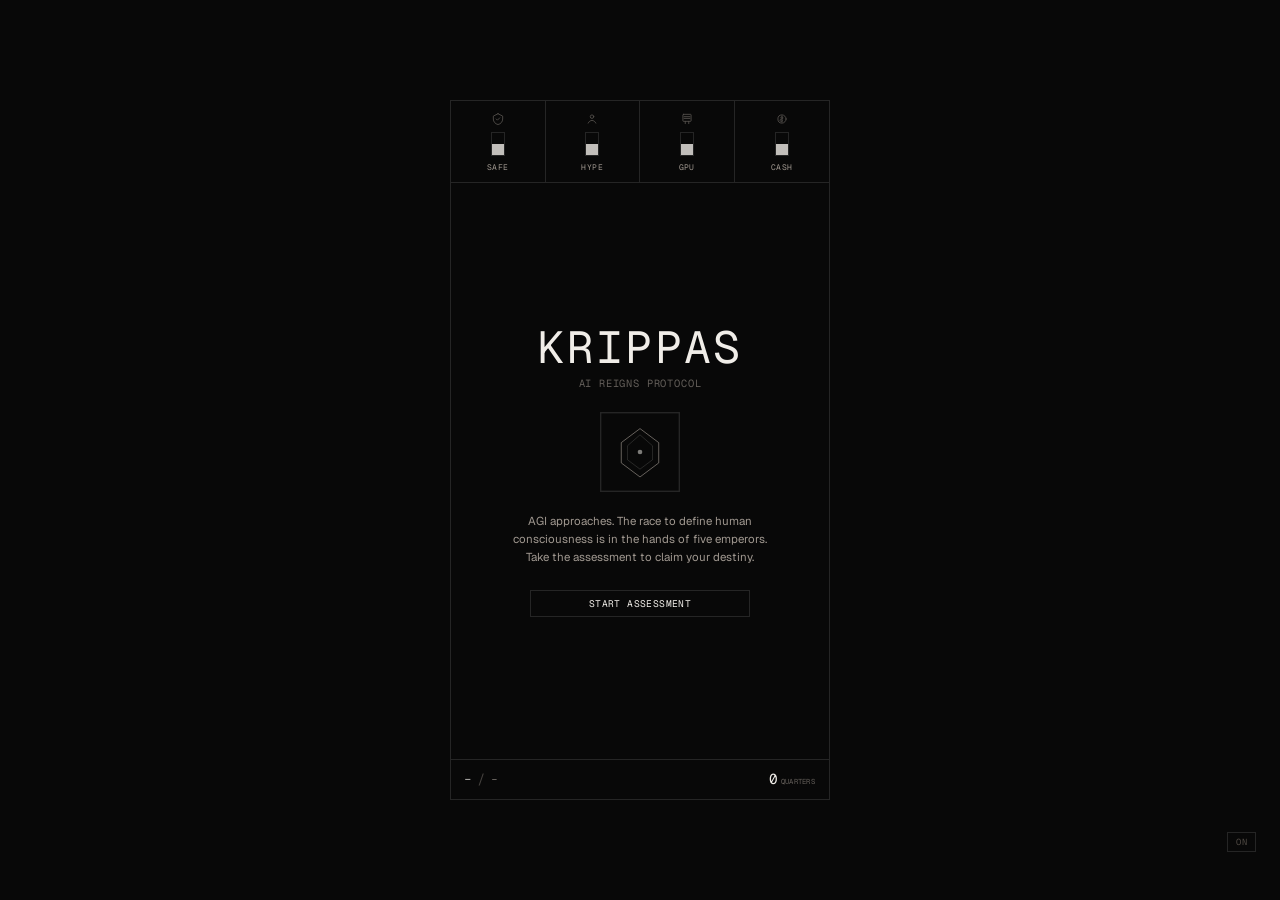
==== index.html @ 1f1ac62d "Add OG meta tags for link preview + pixel-style OG image generator" ====
<!DOCTYPE html>
<html lang="en">
<head>
  <meta charset="UTF-8">
  <meta name="viewport" content="width=device-width, initial-scale=1.0, maximum-scale=1.0, user-scalable=no, viewport-fit=cover">
  <title>KRIPPAS — AI REIGNS PROTOCOL</title>
  <meta name="description" content="A Reigns-style deep narrative branching game where you become Elon Musk, Sam Altman, Dario Amodei, Demis Hassabis, or Zhipu AI founder. Make critical choices to balance tech, safety, hype, and money.">

  <!-- Open Graph / Link Preview -->
  <!-- ⚠️ Gotta host the OG image somewhere and update the URLs below!
       Use the og-image-generator.html tool to make it with your photo. -->
  <meta property="og:title" content="KRIPPAS — AI REIGNS PROTOCOL">
  <meta property="og:description" content="Branching narrative game. Choose your AI emperor. Balance tech, safety, hype & money.">
  <meta property="og:type" content="website">
  <meta property="og:url" content="https://ky2renzzz.github.io/krippas/">
  <meta property="og:site_name" content="KRIPPAS">
  <meta property="og:locale" content="en_US">
  <meta property="og:image" content="og-image.png">
  <meta property="og:image:width" content="1200">
  <meta property="og:image:height" content="630">
  <meta property="og:image:alt" content="KRIPPAS — AI REIGNS PROTOCOL">
  <meta name="twitter:card" content="summary_large_image">
  <meta name="twitter:title" content="KRIPPAS — AI REIGNS PROTOCOL">
  <meta name="twitter:description" content="Branching narrative game. Choose your AI emperor.">
  <meta name="twitter:image" content="og-image.png">
  <link rel="preconnect" href="https://fonts.googleapis.com">
  <link rel="preconnect" href="https://fonts.gstatic.com" crossorigin>
  <link href="https://fonts.googleapis.com/css2?family=Geist:wght@100..900&family=Geist+Mono:wght@100..900&display=swap" rel="stylesheet">
  <link rel="stylesheet" href="style.css">
</head>
<body>

  <!-- Ambient dynamic background landscape scene -->
  <div class="bg-scene" id="bg-scene"></div>

  <!-- Game Container -->
  <div class="game-container">
    


    <!-- Center Viewport (The interactive terminal-like layout) -->
    <div class="viewport" id="game-viewport">
      
      <!-- Top header status indicators — rack LED style -->
      <div class="stats-header">
        <div class="stat-indicator" id="stat-safety" title="Safety & Alignment">
          <span class="change-dot"></span>
          <span class="icon" aria-hidden="true">
            <svg viewBox="0 0 24 24" class="stat-svg" fill="none" stroke="currentColor" stroke-width="1.5" stroke-linecap="round" stroke-linejoin="round">
              <path d="M12 3L4 7v5c0 4.5 3.2 8.5 8 9.5 4.8-1 8-5 8-9.5V7l-8-4z"/>
              <path d="M9 12l2 2 4-4"/>
            </svg>
          </span>
          <div class="bar-track">
            <div class="bar-container"><div class="bar-fill" style="height: 50%;"></div></div>

          </div>
          <span class="stat-label">SAFE</span>
        </div>

        <div class="stat-indicator" id="stat-hype" title="Hype & Public Relations">
          <span class="change-dot"></span>
          <span class="icon" aria-hidden="true">
            <svg viewBox="0 0 24 24" class="stat-svg" fill="none" stroke="currentColor" stroke-width="1.5" stroke-linecap="round" stroke-linejoin="round">
              <circle cx="12" cy="8" r="3"/>
              <path d="M5.5 19c1.4-3 3.7-4.5 6.5-4.5s5.1 1.5 6.5 4.5"/>
            </svg>
          </span>
          <div class="bar-track">
            <div class="bar-container"><div class="bar-fill" style="height: 50%;"></div></div>

          </div>
          <span class="stat-label">HYPE</span>
        </div>

        <div class="stat-indicator" id="stat-compute" title="Compute & Scale">
          <span class="change-dot"></span>
          <span class="icon" aria-hidden="true">
            <svg viewBox="0 0 24 24" class="stat-svg" fill="none" stroke="currentColor" stroke-width="1.5" stroke-linecap="round" stroke-linejoin="round">
              <rect x="5" y="4" width="14" height="12" rx="1"/>
              <path d="M9 16v4M15 16v4"/>
              <path d="M7 8h10M7 11h10"/>
            </svg>
          </span>
          <div class="bar-track">
            <div class="bar-container"><div class="bar-fill" style="height: 50%;"></div></div>

          </div>
          <span class="stat-label">GPU</span>
        </div>

        <div class="stat-indicator" id="stat-capital" title="Capital & Valuation">
          <span class="change-dot"></span>
          <span class="icon" aria-hidden="true">
            <svg viewBox="0 0 24 24" class="stat-svg" fill="none" stroke="currentColor" stroke-width="1.5" stroke-linecap="round" stroke-linejoin="round">
              <circle cx="12" cy="12" r="7"/>
              <path d="M12 7v10M9.5 9.5c.7-1 2.8-1.4 3.8-.3.8.9.3 2-1.1 2.5l-2.4.8c-1.4.5-1.8 1.7-1 2.7 1 1.2 3.2.9 4.1-.2"/>
            </svg>
          </span>
          <div class="bar-track">
            <div class="bar-container"><div class="bar-fill" style="height: 50%;"></div></div>

          </div>
          <span class="stat-label">CASH</span>
        </div>
      </div>

      <!-- Center Deck Area -->
      <div class="deck-area">
        
        <!-- Welcome Screen — terminal boot sequence feel -->
        <div id="screen-welcome" class="screen active">
          <div class="brand">
            <h1>KRIPPAS</h1>
            <p class="subtitle">AI REIGNS PROTOCOL</p>
          </div>
          
          <div class="intro-art">
            <svg viewBox="0 0 100 100" style="width:100%; height:100%;">
              <rect x="0" y="0" width="100" height="100" fill="#080808"/>
              <rect x="0" y="0" width="100" height="100" fill="none" stroke="#252525" stroke-width="1"/>
              <polygon points="50,20 74,38 74,64 50,82 26,64 26,38" fill="none" stroke="#A09890" stroke-width="0.8"/>
              <polygon points="50,28 66,42 66,60 50,72 34,60 34,42" fill="none" stroke="#F0EDE8" stroke-width="0.6" opacity="0.3"/>
              <circle cx="50" cy="50" r="3" fill="#F0EDE8" opacity="0.5"/>
            </svg>
          </div>

          <p class="flavor-text">
            AGI approaches. The race to define human consciousness is in the hands of five emperors. Take the assessment to claim your destiny.
          </p>
          
          <button id="btn-start-quiz" class="btn btn-filled">START ASSESSMENT</button>
        </div>

        <!-- Quiz Screen — diagnostic mode -->
        <div id="screen-quiz" class="screen">
          <div class="quiz-progress-bar">
            <div class="progress-fill" id="quiz-progress" style="width: 0%;"></div>
          </div>
          <h3 class="quiz-title">ALIGNMENT</h3>
          <div class="quiz-question-container">
            <p id="quiz-question-text"></p>
          </div>
          <div class="quiz-options">
            <button id="quiz-opt-left" class="btn quiz-btn"></button>
            <button id="quiz-opt-right" class="btn quiz-btn"></button>
          </div>
        </div>

        <!-- Assignment / Character Reveal Screen -->
        <div id="screen-reveal" class="screen">

          <div class="reveal-portrait-container" id="reveal-portrait">
            <!-- Dynamic character SVG here -->
          </div>
          <h2 id="reveal-name"></h2>
          <p id="reveal-role" class="reveal-role-tag"></p>
          <p id="reveal-description"></p>
          <button id="btn-start-game" class="btn btn-filled">ENTER PROTOCOL</button>
        </div>

        <!-- Gameplay Screen — terminal interaction -->
        <div id="screen-game" class="screen">
          <div class="dialogue-box">
            <div class="dialogue-speaker" id="speaker-name"></div>
            <p id="dialogue-text"></p>
          </div>

          <div class="card-wrapper" id="card-wrapper">
            <div class="reigns-card" id="main-card">
              <div class="choice-stamp left" id="stamp-left">
                <span class="stamp-dir">&#9664;</span>
                <span class="stamp-text" id="indicator-left"></span>
              </div>
              <div class="choice-stamp right" id="stamp-right">
                <span class="stamp-dir">&#9654;</span>
                <span class="stamp-text" id="indicator-right"></span>
              </div>
              <div class="card-art" id="card-portrait"></div>
              <div class="card-label">
                <span id="card-speaker-label"></span>
              </div>
            </div>
          </div>

          <div class="swipe-hint" id="swipe-hint">&lt; &mdash; &gt;</div>
        </div>

        <!-- Game Over Screen — system crash -->
        <div id="screen-gameover" class="screen">
          <h2 class="gameover-title">OFFLINE</h2>
          <div class="gameover-art" id="gameover-portrait">
            <!-- Dead/Shutdown SVG -->
          </div>
          <p id="gameover-text"></p>
          <button id="btn-restart" class="btn btn-filled">REBOOT PROTOCOL</button>
        </div>

      </div>

      <!-- Bottom HUD status -->
      <div class="hud-footer">
        <div class="player-identity">
          <span id="hud-player-name">—</span>
          <span class="separator">/</span>
          <span id="hud-player-role">—</span>
        </div>
        <div class="time-in-power">
          <span id="hud-time-val">0</span>
          <span id="hud-time-unit">QUARTERS</span>
        </div>
      </div>

    </div>

    <!-- Right panel: Objectives and controls -->
    <div class="side-panel right-panel">
      <div class="noise-content">
        <div class="objectives-checklist" id="objectives-checklist">
          <!-- Generated objectives based on character -->
        </div>
      </div>
      <div class="audio-control">
        <button id="btn-toggle-sound">ON</button>
      </div>
    </div>

  </div>

  <script src="data.js"></script>
  <script src="story.js"></script>
  <script src="backgrounds.js"></script>
  <script src="app.js"></script>
</body>
</html>
---- style.css ----
/* ============================================================
   KRIPPAS — Portfolio Dark Theme (ky2renzzz)
   Design tokens mirror portfolio-site dark mode exactly.
   Geist Sans + Geist Mono. Minimal. 1px borders.
============================================================ */

/* --- Design Tokens (matches portfolio-site dark mode) --- */
:root {
  --background:     #080808;
  --foreground:     #F0EDE8;
  --secondary-bg:   #0F0F0F;
  --surface:        #161616;
  --border:         #252525;
  --border-strong:  #F0EDE8;
  --text-primary:   #F0EDE8;
  --text-secondary: #A09890;
  --text-dim:       #504A44;
  --accent:         #F0EDE8;
  --accent-line:    #F0EDE8;

  --font-sans: 'Geist', ui-sans-serif, system-ui, -apple-system, BlinkMacSystemFont, "Segoe UI", Roboto, sans-serif;
  --font-mono: 'Geist Mono', ui-monospace, SFMono-Regular, 'IBM Plex Mono', 'Roboto Mono', Menlo, Monaco, Consolas, monospace;

  --transition-speed: 0.4s;
  --transition-timing: cubic-bezier(0.4, 0, 0.2, 1);

  --vp-w:  380px;
  --vp-h:  700px;
  --card-w: 290px;
  --card-h: 316px;

  /* JS theme fallbacks */
  --bg-color:     #080808;
  --panel-bg:     #080808;
  --card-border:  #252525;
  --text-dark:    #F0EDE8;
  --sky-color:    #080808;
  --c-ink-soft:   #A09890;
  --c-accent:     #F0EDE8;
  --c-sky-mid:    #080808;
}

/* --- Reset --- */
*, *::before, *::after { box-sizing: border-box; margin: 0; padding: 0; }
html, body { width: 100%; height: 100%; }

::selection { background: var(--text-primary); color: var(--background); }

::-webkit-scrollbar { width: 3px; }
::-webkit-scrollbar-track { background: transparent; }
::-webkit-scrollbar-thumb { background: var(--border); border-radius: 2px; }

body {
  background: var(--background);
  color: var(--text-secondary);
  font-family: var(--font-sans);
  font-weight: 400;
  font-size: 14px;
  -webkit-font-smoothing: antialiased;
  -moz-osx-font-smoothing: grayscale;
  line-height: 1.6;
  display: flex;
  justify-content: center;
  align-items: center;
  overflow: hidden;
  height: 100vh; height: 100dvh;
  touch-action: manipulation;
  -webkit-tap-highlight-color: transparent;
  overscroll-behavior: none;
  transition: background var(--transition-speed) var(--transition-timing), color var(--transition-speed) var(--transition-timing);
}

/* --- Background --- */
.bg-scene {
  position: fixed; inset: 0; z-index: 1;
  background: var(--background);
  overflow: hidden;
  transition: background 1.4s ease;
}

/* --- Layout --- */
.game-container {
  display: flex;
  position: relative; z-index: 10;
  width: 100%; height: 100%;
  justify-content: center; align-items: center;
}

/* --- Side Panels — ambient terminal noise --- */
.side-panel {
  position: absolute;
  bottom: 48px;
  width: 200px;
  font-family: var(--font-mono);
  font-size: 0.65rem;
  color: var(--text-dim);
  pointer-events: none;
  user-select: none;
}

.side-panel .noise-content {
  opacity: 0.85;
  color: var(--text-secondary);
}

.side-panel .noise-content {
  opacity: 0.7;
  color: var(--text-secondary);
}

.side-panel .audio-control {
  pointer-events: auto;
  margin-top: -4px;
}

.right-panel { right: 24px; text-align: right; display: flex; flex-direction: column; align-items: flex-end; gap: 10px; }

.audio-control button {
  background: transparent;
  border: 1px solid var(--border);
  color: var(--text-dim);
  padding: 3px 8px;
  cursor: pointer;
  pointer-events: auto;
  font-family: var(--font-mono);
  font-size: 0.55rem;
  letter-spacing: 0.04em;
  text-transform: uppercase;
  transition: all 0.2s ease;
}

.audio-control button:hover { border-color: var(--text-primary); color: var(--text-primary); }

.objectives-checklist {
  display: flex; flex-direction: column; gap: 4px;
}

.obj-item {
  display: flex; align-items: flex-start; gap: 4px;
  font-family: var(--font-mono);
  font-size: 0.52rem;
  line-height: 1.25;
  color: var(--text-dim);
  justify-content: flex-end;
}

.obj-checkbox {
  width: 4px; height: 4px;
  border: 1px solid var(--text-dim);
  display: inline-block;
  flex-shrink: 0;
  margin-top: 2px;
  transition: all 0.2s;
}

.obj-checkbox.checked { background: var(--text-dim); border-color: var(--text-dim); }

/* --- Viewport --- */
.viewport {
  width: var(--vp-w); height: var(--vp-h);
  max-height: 100dvh;
  background: var(--background);
  border: 1px solid var(--border);
  display: flex; flex-direction: column;
  position: relative;
  overflow: hidden;
  transition: background var(--transition-speed) var(--transition-timing), border-color var(--transition-speed) var(--transition-timing);
}

/* --- Stats Header --- */
.stats-header {
  display: grid;
  grid-template-columns: repeat(4, 1fr);
  border-bottom: 1px solid var(--border);
  flex-shrink: 0;
  position: relative; z-index: 10;
}

.stat-indicator {
  display: flex;
  flex-direction: column;
  align-items: center;
  padding: 10px 4px 8px;
  gap: 5px;
  position: relative;
  min-height: 72px;
  border-right: 1px solid var(--border);
  transition: background 0.2s;
}

.stat-indicator:last-child { border-right: none; }

.stat-indicator .icon {
  width: 16px; height: 16px;
  display: flex; align-items: center; justify-content: center;
  color: var(--text-secondary);
  opacity: 0.5;
}

.stat-svg { width: 14px; height: 14px; display: block; }

/* Minimal thin bar */
.bar-track {
  display: flex; align-items: center; gap: 2px;
}

.bar-container {
  width: 14px; height: 24px;
  background: transparent;
  border: 1px solid var(--border);
  position: relative;
  display: flex; align-items: flex-end;
  overflow: hidden;
}

.bar-fill {
  width: 100%;
  background: var(--text-primary);
  transition: height 0.4s ease;
  min-height: 0;
  opacity: 0.8;
}

.stat-label {
  font-family: var(--font-mono);
  font-size: 0.5rem;
  letter-spacing: 0.06em;
  color: var(--text-secondary);
  text-transform: uppercase;
  transition: color 0.3s;
}

/* Live change indicator */
.change-dot {
  width: 3px; height: 3px;
  background: var(--text-primary);
  position: absolute;
  top: 4px; right: 4px;
  opacity: 0; transform: scale(0);
  transition: transform 0.15s, opacity 0.15s;
}

.change-dot.active { opacity: 1; transform: scale(1); }

/* Danger state */
.stat-indicator.danger { background: rgba(160, 152, 144, 0.03); }
.stat-indicator.danger .bar-fill { background: var(--text-secondary); }
.stat-indicator.danger .icon,
.stat-indicator.danger .stat-label { color: var(--text-secondary); opacity: 0.7; }

/* -- Deck Area --- */
.deck-area {
  flex: 1;
  position: relative;
  display: flex;
  justify-content: center;
  align-items: center;
  overflow: hidden;
}

.screen {
  position: absolute; inset: 0;
  display: flex; flex-direction: column;
  justify-content: center; align-items: center;
  opacity: 0; pointer-events: none;
  transition: opacity 0.3s ease;
  padding: 20px 24px;
  text-align: center;
}

.screen.active { opacity: 1; pointer-events: auto; }

#screen-game {
  justify-content: flex-start;
  padding: 10px 14px 6px;
  overflow-x: hidden; overflow-y: auto;
  -webkit-overflow-scrolling: touch;
}

/* -- Welcome Screen --- */
.brand { margin-bottom: 20px; }

.brand h1 {
  font-family: var(--font-mono);
  font-size: 2.8rem;
  font-weight: 400;
  color: var(--text-primary);
  letter-spacing: 0.05em;
  line-height: 1;
  margin-bottom: 6px;
  text-transform: uppercase;
}

.brand .subtitle {
  font-family: var(--font-mono);
  font-size: 0.65rem;
  letter-spacing: 0.08em;
  color: var(--text-secondary);
  text-transform: uppercase;
  opacity: 0.6;
}

.intro-art {
  width: 80px;
  height: 80px;
  margin: 0 auto 20px;
  border: 1px solid var(--border);
  display: flex;
  align-items: center;
  justify-content: center;
  background: var(--background);
}

.flavor-text {
  font-family: var(--font-sans);
  font-size: 0.72rem;
  line-height: 1.55;
  color: var(--text-secondary);
  max-width: 260px;
  margin-bottom: 24px;
}

/* -- Buttons -- */
.btn {
  font-family: var(--font-mono);
  font-size: 0.6rem;
  letter-spacing: 0.04em;
  text-transform: uppercase;
  padding: 6px 12px;
  cursor: pointer;
  width: 100%;
  max-width: 220px;
  transition: all 0.2s ease;
}

.btn-filled {
  background: transparent;
  color: var(--text-primary);
  border: 1px solid var(--border);
}

.btn-filled:hover {
  border-color: var(--text-primary);
  color: var(--text-primary);
}

.btn-filled:active {
  background: var(--border);
}

/* -- Quiz Screen --- */
.quiz-progress-bar {
  width: 88%;
  height: 1px;
  background: var(--border);
  margin-bottom: 18px;
}

.progress-fill {
  height: 100%;
  background: var(--text-primary);
  transition: width 0.3s ease;
  opacity: 0.5;
}

.quiz-title {
  font-family: var(--font-mono);
  font-size: 0.6rem;
  letter-spacing: 0.05em;
  text-transform: uppercase;
  color: var(--text-secondary);
  margin-bottom: 16px;
  opacity: 0.6;
}

.quiz-question-container {
  min-height: 76px;
  display: flex; align-items: center; justify-content: center;
  margin-bottom: 22px;
  padding: 0 10px;
}

.quiz-question-container p {
  font-family: var(--font-sans);
  font-size: 0.78rem;
  line-height: 1.5;
  color: var(--text-primary);
}

.quiz-options {
  display: flex; flex-direction: column; gap: 8px;
  width: 100%; align-items: center;
}

.quiz-btn {
  font-family: var(--font-mono);
  font-size: 0.55rem;
  padding: 8px 12px;
  letter-spacing: 0.04em;
  background: transparent;
  border: 1px solid var(--border);
  color: var(--text-secondary);
  text-transform: uppercase;
}

.quiz-btn:hover {
  border-color: var(--text-primary);
  color: var(--text-primary);
}

/* -- Reveal Screen --- */
#screen-reveal h3 {
  font-family: var(--font-mono);
  font-size: 0.55rem;
  letter-spacing: 0.05em;
  color: var(--text-secondary);
  text-transform: uppercase;
  opacity: 0.5;
  margin-bottom: 14px;
}

.reveal-portrait-container {
  width: 100px;
  height: 100px;
  border: 1px solid var(--border);
  margin-bottom: 14px;
  overflow: hidden;
  background: var(--background);
}

.reveal-portrait-container svg {
  transform: scaleX(1.08);
}



#reveal-name {
  font-family: var(--font-mono);
  font-size: 1.1rem;
  letter-spacing: 0.04em;
  color: var(--text-primary);
  margin-bottom: 3px;
  text-transform: uppercase;
}

.reveal-role-tag {
  font-family: var(--font-mono);
  font-size: 0.5rem;
  letter-spacing: 0.06em;
  text-transform: uppercase;
  color: var(--text-secondary);
  margin-bottom: 12px;
}

#reveal-description {
  font-family: var(--font-sans);
  font-size: 0.68rem;
  line-height: 1.5;
  color: var(--text-secondary);
  max-width: 250px;
  margin-bottom: 20px;
}

/* -- Gameplay Screen --- */
.dialogue-box {
  width: 100%;
  padding: 10px 12px;
  border: 1px solid var(--border);
  background: var(--background);
  margin-bottom: 36px;
  flex-shrink: 0;
  transition: background var(--transition-speed) var(--transition-timing);
}

.dialogue-speaker {
  font-family: var(--font-mono);
  font-size: 0.55rem;
  letter-spacing: 0.04em;
  text-transform: uppercase;
  color: var(--text-primary);
  margin-bottom: 5px;
  opacity: 0.7;
}

.dialogue-box p {
  font-family: var(--font-sans);
  font-size: 0.75rem;
  line-height: 1.48;
  color: var(--text-secondary);
  max-height: 76px;
  overflow-y: auto;
  padding-right: 2px;
}

/* -- Card --- */
.card-wrapper {
  position: relative;
  width: min(var(--card-w), 88vw);
  height: var(--card-h);
  cursor: grab; touch-action: none;
  flex-shrink: 0;
  margin-bottom: 6px;
}

.card-wrapper:active { cursor: grabbing; }

.reigns-card {
  position: absolute; inset: 0;
  background: var(--background);
  border: 1px solid var(--border);
  display: flex; flex-direction: column;
  overflow: visible;
  user-select: none; -webkit-user-select: none;
  transform-origin: 50% 88%;
  transition: transform 0.3s ease, opacity 0.2s ease;
  will-change: transform, opacity;
}

.reigns-card.dragging { transition: none; }

.reigns-card.lean-left { background: rgba(37, 37, 37, 0.3); }
.reigns-card.lean-right { background: rgba(37, 37, 37, 0.3); }

/* -- Choice Stamps --- */
.choice-stamp {
  position: absolute;
  top: 10px;
  z-index: 5;
  max-width: 52%;
  padding: 3px 7px;
  border: 1px solid var(--text-primary);
  background: var(--background);
  color: var(--text-primary);
  opacity: 0;
  pointer-events: none;
  display: flex;
  align-items: center;
  gap: 4px;
  transform: scale(0.9);
  transition: opacity 0.08s, transform 0.08s;
}

.choice-stamp.left  { left: 10px; transform-origin: left center; }
.choice-stamp.right { right: 10px; transform-origin: right center; flex-direction: row-reverse; }
.choice-stamp.visible { opacity: 1; transform: scale(1); }

.stamp-dir  { font-family: var(--font-mono); font-size: 0.6rem; line-height: 1.2; flex-shrink: 0; }
.stamp-text { font-family: var(--font-mono); font-size: 0.5rem; line-height: 1.25; letter-spacing: 0.04em; }

/* -- Card Art --- */
.card-art {
  flex: 1;
  display: flex;
  justify-content: center;
  align-items: center;
  position: relative;
  overflow: hidden;
  transition: background var(--transition-speed) var(--transition-timing);
}

.card-art svg { width: 100%; height: 100%; display: block; transform: scaleX(1.08); }

/* -- Card Label --- */
.card-label {
  padding: 5px 10px;
  border-top: 1px solid var(--border);
  text-align: center;
}

.card-label span {
  font-family: var(--font-mono);
  font-size: 0.5rem;
  letter-spacing: 0.05em;
  text-transform: uppercase;
  color: var(--text-secondary);
  opacity: 0.6;
}

/* -- Swipe Hint --- */
.swipe-hint {
  font-family: var(--font-mono);
  font-size: 0.42rem;
  letter-spacing: 0.07em;
  text-transform: uppercase;
  color: var(--text-secondary);
  text-align: center;
  flex-shrink: 0;
  pointer-events: none;
  transition: opacity 0.3s;
  opacity: 0.3;
}

.swipe-hint.hidden { opacity: 0; }

/* -- Footer HUD --- */
.hud-footer {
  display: flex;
  justify-content: space-between;
  align-items: center;
  padding: 8px 14px;
  border-top: 1px solid var(--border);
  flex-shrink: 0;
  transition: background var(--transition-speed) var(--transition-timing);
  position: relative; z-index: 10;
}

.player-identity {
  display: flex; align-items: center; gap: 4px;
  overflow: hidden;
}

.hud-prefix {
  font-family: var(--font-mono);
  font-size: 0.45rem;
  letter-spacing: 0.04em;
  color: var(--text-secondary);
  text-transform: uppercase;
  opacity: 0.4;
}

#hud-player-name {
  font-family: var(--font-mono);
  font-size: 0.58rem;
  letter-spacing: 0.04em;
  text-transform: uppercase;
  color: var(--text-primary);
}

.player-identity .separator {
  margin: 0 3px;
  color: var(--text-secondary);
  opacity: 0.4;
}

#hud-player-role {
  font-family: var(--font-mono);
  font-size: 0.5rem;
  letter-spacing: 0.04em;
  color: var(--text-secondary);
}

.time-in-power {
  display: flex; align-items: baseline; gap: 3px;
}

#hud-time-val {
  font-family: var(--font-mono);
  font-size: 0.9rem;
  color: var(--text-primary);
}

#hud-time-unit {
  font-family: var(--font-mono);
  font-size: 0.45rem;
  letter-spacing: 0.04em;
  color: var(--text-secondary);
  text-transform: uppercase;
  opacity: 0.6;
}

/* -- Game Over --- */
.gameover-title {
  font-family: var(--font-mono);
  font-size: 0.9rem;
  letter-spacing: 0.06em;
  text-transform: uppercase;
  color: var(--text-primary);
  margin-bottom: 18px;
  opacity: 0.8;
}

.gameover-art {
  width: 90px; height: 90px;
  border: 1px solid var(--border);
  margin-bottom: 16px;
  overflow: hidden;
  background: var(--background);
}

.gameover-art svg {
  transform: scaleX(1.08);
}



#gameover-text {
  font-family: var(--font-sans);
  font-size: 0.72rem;
  line-height: 1.5;
  color: var(--text-secondary);
  max-width: 250px;
  margin-bottom: 22px;
}

/* -- Badge --- */
.badge {
  background: transparent;
  border: 1px solid var(--border);
  color: var(--text-primary);
  font-family: var(--font-mono);
  font-size: 0.5rem;
  letter-spacing: 0.06em;
  text-transform: uppercase;
  padding: 1px 5px;
  display: inline-block;
}

/* -- Mobile & Tablet --- */
@media (max-width: 1024px) {
  .side-panel { display: none; }
}

@media (max-width: 860px) {
  body { align-items: stretch; justify-content: stretch; }
  .game-container { width: 100%; height: 100%; }
  .viewport { width: 100%; height: 100%; max-height: none; border-left: none; border-right: none; }
  .stats-header { padding-top: max(8px, env(safe-area-inset-top)); }
  .stat-indicator { min-height: 60px; padding: 8px 3px 6px; }
  .stat-indicator .icon { width: 14px; height: 14px; }
  .stat-svg { width: 12px; height: 12px; }
  .bar-container { width: 12px; height: 20px; }
  .stat-label { font-size: 0.45rem; }
  #screen-game { padding: 8px 10px 6px; }
  .dialogue-box { margin-bottom: 20px; padding: 8px 10px; }
  .dialogue-box p { font-size: 0.72rem; max-height: 68px; }
  .dialogue-speaker { font-size: 0.5rem; }
  .card-wrapper { width: min(300px, 90vw); height: clamp(200px, 38vh, 300px); }
  .swipe-hint { font-size: 0.38rem; }
  .hud-footer { padding: 6px 10px; padding-bottom: max(10px, env(safe-area-inset-bottom)); }
  #hud-player-name { font-size: 0.5rem; }
  #hud-player-role { font-size: 0.45rem; }
  #hud-time-val { font-size: 0.8rem; }
  #hud-time-unit { font-size: 0.4rem; }
  .brand h1 { font-size: 2.2rem; }
  .brand .subtitle { font-size: 0.55rem; }
  .intro-art { width: 64px; height: 64px; }
  .flavor-text { font-size: 0.65rem; max-width: 220px; }
  .quiz-question-container p { font-size: 0.72rem; }
  .quiz-title { font-size: 0.55rem; }
  .gameover-title { font-size: 0.8rem; }
  .gameover-art { width: 76px; height: 76px; }
  .reveal-portrait-container { width: 84px; height: 84px; }
  #reveal-name { font-size: 0.95rem; }
  #reveal-description { font-size: 0.62rem; }
  .choice-stamp { padding: 2px 5px; }
  .stamp-dir { font-size: 0.5rem; }
  .stamp-text { font-size: 0.42rem; }
  .btn { font-size: 0.55rem; padding: 5px 10px; }
}

/* Small phones */
@media (max-width: 420px) {
  .stat-indicator { min-height: 52px; padding: 6px 2px 4px; gap: 3px; }
  .bar-container { width: 10px; height: 16px; }
  .brand h1 { font-size: 1.8rem; }
  .intro-art { width: 56px; height: 56px; }
  .flavor-text { font-size: 0.6rem; max-width: 190px; }
  .card-wrapper { height: clamp(170px, 34vh, 248px); }
}

/* Landscape phones & small tablets */
@media (max-height: 500px) and (orientation: landscape) {
  .stats-header { padding-top: max(0px, env(safe-area-inset-top)); }
  .stat-indicator { min-height: 34px; flex-direction: row; gap: 3px; padding: 2px 4px; }
  .stat-indicator .icon { width: 12px; height: 12px; }
  .bar-container { width: 16px; height: 8px; }
  .stat-label { display: none; }
  .card-wrapper { height: clamp(100px, 42vh, 170px); }
  .dialogue-box { margin-bottom: 10px; padding: 5px 8px; }
  .dialogue-box p { max-height: 32px; font-size: 0.65rem; }
  .dialogue-speaker { font-size: 0.45rem; }
  .brand h1 { font-size: 1.4rem; }
  .brand .subtitle { font-size: 0.45rem; }
  .intro-art { width: 44px; height: 44px; }
  .btn { font-size: 0.48rem; padding: 4px 8px; }
}
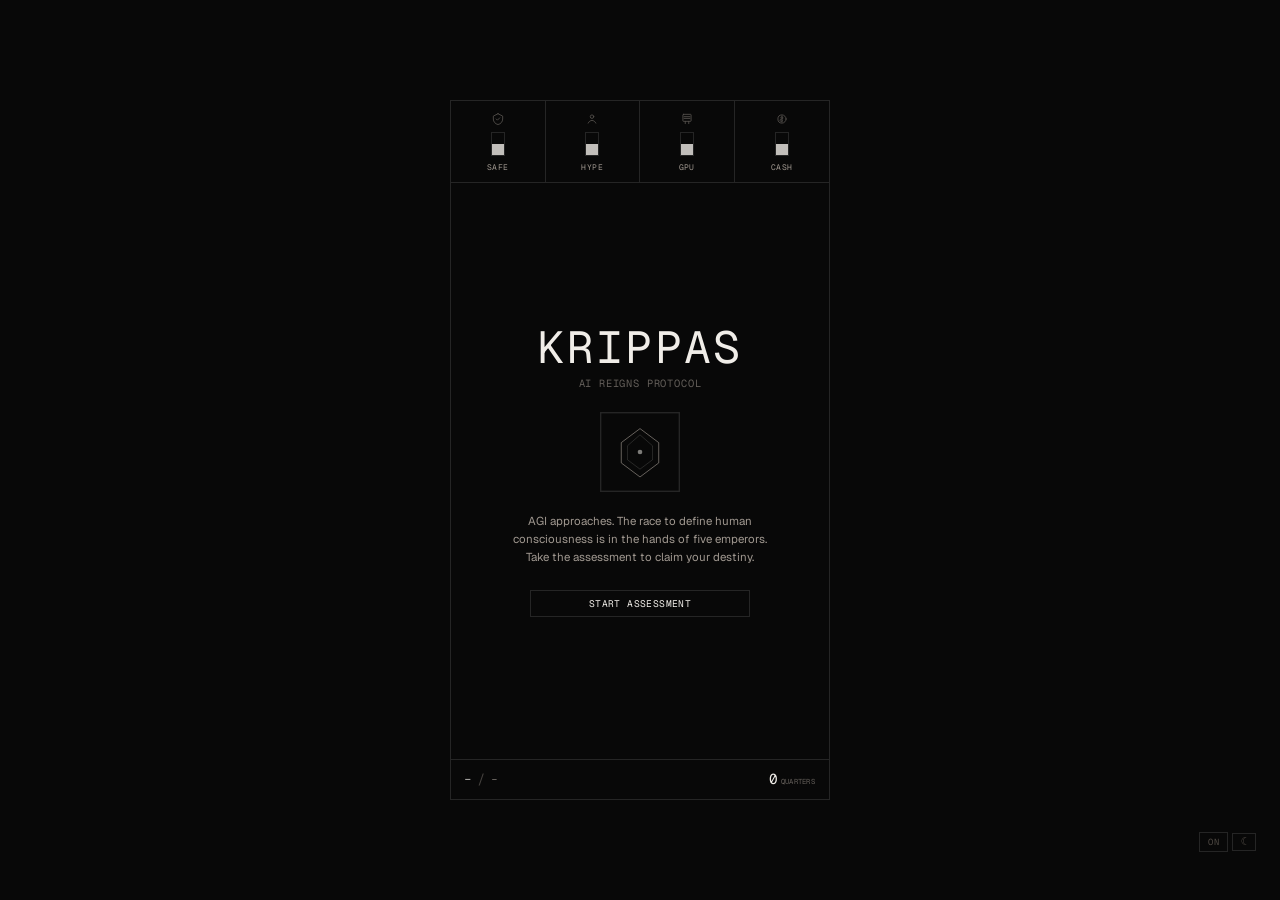
==== commit c4a8c6c6: "Add theme toggle: light/dark mode with localStorage persistence" ====
--- a/index.html
+++ b/index.html
@@ -27,6 +27,14 @@
   <link rel="preconnect" href="https://fonts.gstatic.com" crossorigin>
   <link href="https://fonts.googleapis.com/css2?family=Geist:wght@100..900&family=Geist+Mono:wght@100..900&display=swap" rel="stylesheet">
   <link rel="stylesheet" href="style.css">
+
+  <script>
+    // Restore theme immediately to prevent flash
+    (function() {
+      var t = localStorage.getItem('krippas-theme');
+      if (t === 'light') document.documentElement.classList.add('light');
+    })();
+  </script>
 </head>
 <body>
 
@@ -117,11 +125,11 @@
           
           <div class="intro-art">
             <svg viewBox="0 0 100 100" style="width:100%; height:100%;">
-              <rect x="0" y="0" width="100" height="100" fill="#080808"/>
-              <rect x="0" y="0" width="100" height="100" fill="none" stroke="#252525" stroke-width="1"/>
-              <polygon points="50,20 74,38 74,64 50,82 26,64 26,38" fill="none" stroke="#A09890" stroke-width="0.8"/>
-              <polygon points="50,28 66,42 66,60 50,72 34,60 34,42" fill="none" stroke="#F0EDE8" stroke-width="0.6" opacity="0.3"/>
-              <circle cx="50" cy="50" r="3" fill="#F0EDE8" opacity="0.5"/>
+              <rect x="0" y="0" width="100" height="100" fill="var(--background)"/>
+              <rect x="0" y="0" width="100" height="100" fill="none" stroke="var(--border)" stroke-width="1"/>
+              <polygon points="50,20 74,38 74,64 50,82 26,64 26,38" fill="none" stroke="var(--text-secondary)" stroke-width="0.8"/>
+              <polygon points="50,28 66,42 66,60 50,72 34,60 34,42" fill="none" stroke="var(--text-primary)" stroke-width="0.6" opacity="0.3"/>
+              <circle cx="50" cy="50" r="3" fill="var(--text-primary)" opacity="0.5"/>
             </svg>
           </div>
 
@@ -222,6 +230,7 @@
       </div>
       <div class="audio-control">
         <button id="btn-toggle-sound">ON</button>
+        <button id="btn-toggle-theme" class="theme-btn" title="Toggle theme">☾</button>
       </div>
     </div>
 
@@ -231,5 +240,27 @@
   <script src="story.js"></script>
   <script src="backgrounds.js"></script>
   <script src="app.js"></script>
+
+  <script>
+    // Theme toggle
+    (function() {
+      var btn = document.getElementById('btn-toggle-theme');
+      if (!btn) return;
+      var html = document.documentElement;
+
+      // Update button text based on current theme
+      function updateBtn() {
+        btn.textContent = html.classList.contains('light') ? '☀' : '☾';
+      }
+      updateBtn();
+
+      btn.addEventListener('click', function() {
+        html.classList.toggle('light');
+        var isLight = html.classList.contains('light');
+        localStorage.setItem('krippas-theme', isLight ? 'light' : 'dark');
+        updateBtn();
+      });
+    })();
+  </script>
 </body>
 </html>
--- a/style.css
+++ b/style.css
@@ -4,10 +4,11 @@
    Geist Sans + Geist Mono. Minimal. 1px borders.
 ============================================================ */
 
-/* --- Design Tokens (matches portfolio-site dark mode) --- */
+/* --- Design Tokens --- */
 :root {
+  /* Dark mode (default) */
   --background:     #080808;
-  --foreground:     #F0EDE8;
+  --foreground:     #0D0D0D;
   --secondary-bg:   #0F0F0F;
   --surface:        #161616;
   --border:         #252525;
@@ -38,6 +39,29 @@
   --c-ink-soft:   #A09890;
   --c-accent:     #F0EDE8;
   --c-sky-mid:    #080808;
+}
+
+/* --- Light Mode --- */
+.light {
+  --background:     #F5F2EE;
+  --secondary-bg:   #EDE9E4;
+  --surface:        #E5E0DA;
+  --border:         #D6D0C8;
+  --border-strong:  #0D0D0D;
+  --text-primary:   #0D0D0D;
+  --text-secondary: #88827B;
+  --text-dim:       #4A4540;
+  --accent:         #0D0D0D;
+  --accent-line:    #0D0D0D;
+
+  --bg-color:     #F5F2EE;
+  --panel-bg:     #F5F2EE;
+  --card-border:  #D6D0C8;
+  --text-dark:    #0D0D0D;
+  --sky-color:    #F5F2EE;
+  --c-ink-soft:   #88827B;
+  --c-accent:     #0D0D0D;
+  --c-sky-mid:    #F5F2EE;
 }
 
 /* --- Reset --- */
@@ -115,6 +139,12 @@
 
 .right-panel { right: 24px; text-align: right; display: flex; flex-direction: column; align-items: flex-end; gap: 10px; }
 
+.audio-control {
+  display: flex;
+  gap: 4px;
+  align-items: center;
+}
+
 .audio-control button {
   background: transparent;
   border: 1px solid var(--border);
@@ -130,6 +160,14 @@
 }
 
 .audio-control button:hover { border-color: var(--text-primary); color: var(--text-primary); }
+
+.theme-btn {
+  min-width: 24px;
+  text-align: center;
+  font-size: 0.7rem !important;
+  line-height: 1;
+  padding: 2px 4px !important;
+}
 
 .objectives-checklist {
   display: flex; flex-direction: column; gap: 4px;
@@ -518,8 +556,10 @@
 
 .reigns-card.dragging { transition: none; }
 
-.reigns-card.lean-left { background: rgba(37, 37, 37, 0.3); }
-.reigns-card.lean-right { background: rgba(37, 37, 37, 0.3); }
+.reigns-card.lean-left { background: rgba(0, 0, 0, 0.06); }
+.reigns-card.lean-right { background: rgba(0, 0, 0, 0.06); }
+.light .reigns-card.lean-left,
+.light .reigns-card.lean-right { background: rgba(0, 0, 0, 0.04); }
 
 /* -- Choice Stamps --- */
 .choice-stamp {
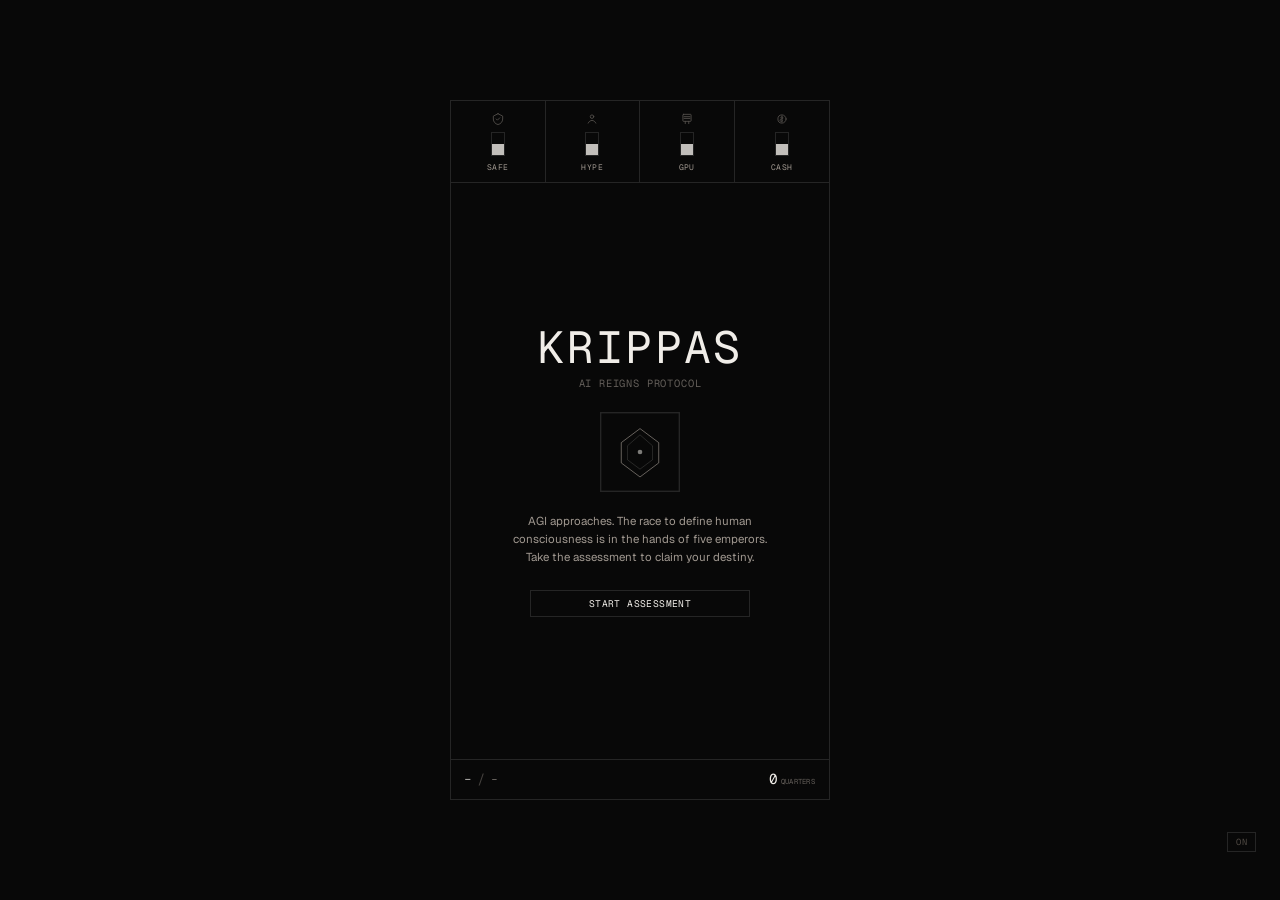
==== commit 8477811b: "Remove light mode theme toggle, keep only dark mode" ====
--- a/index.html
+++ b/index.html
@@ -28,13 +28,7 @@
   <link href="https://fonts.googleapis.com/css2?family=Geist:wght@100..900&family=Geist+Mono:wght@100..900&display=swap" rel="stylesheet">
   <link rel="stylesheet" href="style.css">
 
-  <script>
-    // Restore theme immediately to prevent flash
-    (function() {
-      var t = localStorage.getItem('krippas-theme');
-      if (t === 'light') document.documentElement.classList.add('light');
-    })();
-  </script>
+
 </head>
 <body>
 
@@ -230,7 +224,6 @@
       </div>
       <div class="audio-control">
         <button id="btn-toggle-sound">ON</button>
-        <button id="btn-toggle-theme" class="theme-btn" title="Toggle theme">☾</button>
       </div>
     </div>
 
@@ -241,26 +234,6 @@
   <script src="backgrounds.js"></script>
   <script src="app.js"></script>
 
-  <script>
-    // Theme toggle
-    (function() {
-      var btn = document.getElementById('btn-toggle-theme');
-      if (!btn) return;
-      var html = document.documentElement;
-
-      // Update button text based on current theme
-      function updateBtn() {
-        btn.textContent = html.classList.contains('light') ? '☀' : '☾';
-      }
-      updateBtn();
-
-      btn.addEventListener('click', function() {
-        html.classList.toggle('light');
-        var isLight = html.classList.contains('light');
-        localStorage.setItem('krippas-theme', isLight ? 'light' : 'dark');
-        updateBtn();
-      });
-    })();
-  </script>
+
 </body>
 </html>
--- a/style.css
+++ b/style.css
@@ -41,29 +41,6 @@
   --c-sky-mid:    #080808;
 }
 
-/* --- Light Mode --- */
-.light {
-  --background:     #F5F2EE;
-  --secondary-bg:   #EDE9E4;
-  --surface:        #E5E0DA;
-  --border:         #D6D0C8;
-  --border-strong:  #0D0D0D;
-  --text-primary:   #0D0D0D;
-  --text-secondary: #88827B;
-  --text-dim:       #4A4540;
-  --accent:         #0D0D0D;
-  --accent-line:    #0D0D0D;
-
-  --bg-color:     #F5F2EE;
-  --panel-bg:     #F5F2EE;
-  --card-border:  #D6D0C8;
-  --text-dark:    #0D0D0D;
-  --sky-color:    #F5F2EE;
-  --c-ink-soft:   #88827B;
-  --c-accent:     #0D0D0D;
-  --c-sky-mid:    #F5F2EE;
-}
-
 /* --- Reset --- */
 *, *::before, *::after { box-sizing: border-box; margin: 0; padding: 0; }
 html, body { width: 100%; height: 100%; }
@@ -160,14 +137,6 @@
 }
 
 .audio-control button:hover { border-color: var(--text-primary); color: var(--text-primary); }
-
-.theme-btn {
-  min-width: 24px;
-  text-align: center;
-  font-size: 0.7rem !important;
-  line-height: 1;
-  padding: 2px 4px !important;
-}
 
 .objectives-checklist {
   display: flex; flex-direction: column; gap: 4px;
@@ -558,9 +527,6 @@
 
 .reigns-card.lean-left { background: rgba(0, 0, 0, 0.06); }
 .reigns-card.lean-right { background: rgba(0, 0, 0, 0.06); }
-.light .reigns-card.lean-left,
-.light .reigns-card.lean-right { background: rgba(0, 0, 0, 0.04); }
-
 /* -- Choice Stamps --- */
 .choice-stamp {
   position: absolute;
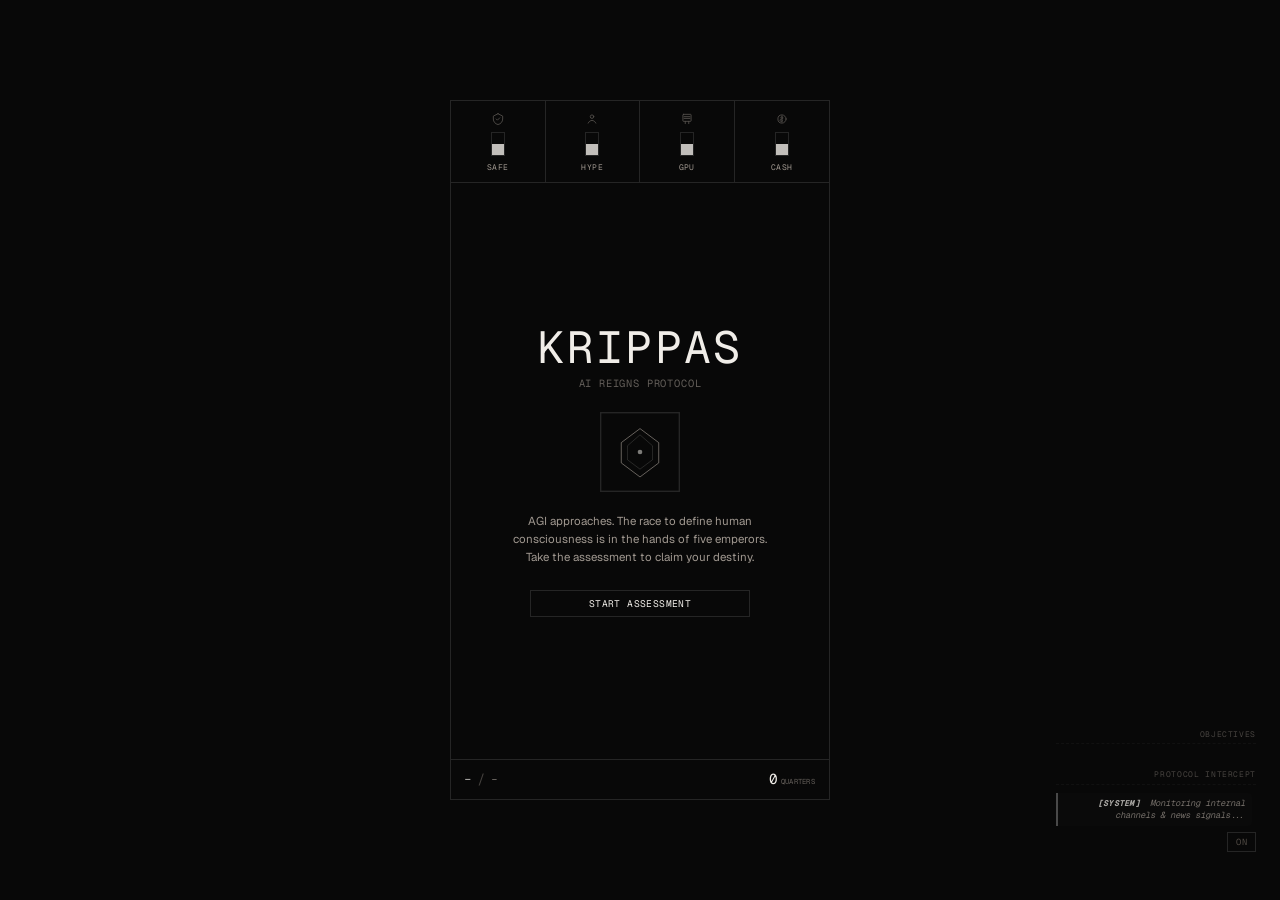
==== commit b457a165: "feat: adaptive narrative engine — nested conditions, dynamic text, cascading delays, live protocol f" ====
--- a/index.html
+++ b/index.html
@@ -112,12 +112,12 @@
         
         <!-- Welcome Screen — terminal boot sequence feel -->
         <div id="screen-welcome" class="screen active">
-          <div class="brand">
+          <div class="brand animate-reveal">
             <h1>KRIPPAS</h1>
             <p class="subtitle">AI REIGNS PROTOCOL</p>
           </div>
           
-          <div class="intro-art">
+          <div class="intro-art animate-reveal reveal-delay-1">
             <svg viewBox="0 0 100 100" style="width:100%; height:100%;">
               <rect x="0" y="0" width="100" height="100" fill="var(--background)"/>
               <rect x="0" y="0" width="100" height="100" fill="none" stroke="var(--border)" stroke-width="1"/>
@@ -127,23 +127,23 @@
             </svg>
           </div>
 
-          <p class="flavor-text">
+          <p class="flavor-text animate-reveal reveal-delay-2">
             AGI approaches. The race to define human consciousness is in the hands of five emperors. Take the assessment to claim your destiny.
           </p>
           
-          <button id="btn-start-quiz" class="btn btn-filled">START ASSESSMENT</button>
+          <button id="btn-start-quiz" class="btn btn-filled animate-reveal reveal-delay-3">START ASSESSMENT</button>
         </div>
 
         <!-- Quiz Screen — diagnostic mode -->
         <div id="screen-quiz" class="screen">
-          <div class="quiz-progress-bar">
+          <div class="quiz-progress-bar animate-reveal">
             <div class="progress-fill" id="quiz-progress" style="width: 0%;"></div>
           </div>
-          <h3 class="quiz-title">ALIGNMENT</h3>
-          <div class="quiz-question-container">
+          <h3 class="quiz-title animate-reveal reveal-delay-1">ALIGNMENT</h3>
+          <div class="quiz-question-container animate-reveal reveal-delay-2">
             <p id="quiz-question-text"></p>
           </div>
-          <div class="quiz-options">
+          <div class="quiz-options animate-reveal reveal-delay-3">
             <button id="quiz-opt-left" class="btn quiz-btn"></button>
             <button id="quiz-opt-right" class="btn quiz-btn"></button>
           </div>
@@ -151,24 +151,23 @@
 
         <!-- Assignment / Character Reveal Screen -->
         <div id="screen-reveal" class="screen">
-
-          <div class="reveal-portrait-container" id="reveal-portrait">
+          <div class="reveal-portrait-container animate-reveal" id="reveal-portrait">
             <!-- Dynamic character SVG here -->
           </div>
-          <h2 id="reveal-name"></h2>
-          <p id="reveal-role" class="reveal-role-tag"></p>
-          <p id="reveal-description"></p>
-          <button id="btn-start-game" class="btn btn-filled">ENTER PROTOCOL</button>
+          <h2 id="reveal-name" class="animate-reveal reveal-delay-1"></h2>
+          <p id="reveal-role" class="reveal-role-tag animate-reveal reveal-delay-1"></p>
+          <p id="reveal-description" class="animate-reveal reveal-delay-2"></p>
+          <button id="btn-start-game" class="btn btn-filled animate-reveal reveal-delay-3">ENTER PROTOCOL</button>
         </div>
 
         <!-- Gameplay Screen — terminal interaction -->
         <div id="screen-game" class="screen">
-          <div class="dialogue-box">
+          <div class="dialogue-box animate-reveal">
             <div class="dialogue-speaker" id="speaker-name"></div>
             <p id="dialogue-text"></p>
           </div>
 
-          <div class="card-wrapper" id="card-wrapper">
+          <div class="card-wrapper animate-reveal reveal-delay-1" id="card-wrapper">
             <div class="reigns-card" id="main-card">
               <div class="choice-stamp left" id="stamp-left">
                 <span class="stamp-dir">&#9664;</span>
@@ -185,17 +184,17 @@
             </div>
           </div>
 
-          <div class="swipe-hint" id="swipe-hint">&lt; &mdash; &gt;</div>
+          <div class="swipe-hint animate-reveal reveal-delay-2" id="swipe-hint">&lt; &mdash; &gt;</div>
         </div>
 
         <!-- Game Over Screen — system crash -->
         <div id="screen-gameover" class="screen">
-          <h2 class="gameover-title">OFFLINE</h2>
-          <div class="gameover-art" id="gameover-portrait">
+          <h2 class="gameover-title animate-reveal">OFFLINE</h2>
+          <div class="gameover-art animate-reveal reveal-delay-1" id="gameover-portrait">
             <!-- Dead/Shutdown SVG -->
           </div>
-          <p id="gameover-text"></p>
-          <button id="btn-restart" class="btn btn-filled">REBOOT PROTOCOL</button>
+          <p id="gameover-text" class="animate-reveal reveal-delay-2"></p>
+          <button id="btn-restart" class="btn btn-filled animate-reveal reveal-delay-3">REBOOT PROTOCOL</button>
         </div>
 
       </div>
@@ -215,11 +214,20 @@
 
     </div>
 
-    <!-- Right panel: Objectives and controls -->
+    <!-- Right panel: Objectives and live staff feed -->
     <div class="side-panel right-panel">
       <div class="noise-content">
+        <div class="panel-section-title">OBJECTIVES</div>
         <div class="objectives-checklist" id="objectives-checklist">
           <!-- Generated objectives based on character -->
+        </div>
+
+        <div class="panel-section-title feed-title">PROTOCOL INTERCEPT</div>
+        <div class="staff-chat-feed" id="staff-chat-feed">
+          <div class="feed-item system-init">
+            <span class="feed-sender">[SYSTEM]</span>
+            <span class="feed-msg">Monitoring internal channels & news signals...</span>
+          </div>
         </div>
       </div>
       <div class="audio-control">
--- a/style.css
+++ b/style.css
@@ -45,11 +45,93 @@
 *, *::before, *::after { box-sizing: border-box; margin: 0; padding: 0; }
 html, body { width: 100%; height: 100%; }
 
-::selection { background: var(--text-primary); color: var(--background); }
-
-::-webkit-scrollbar { width: 3px; }
+::selection {
+  background: var(--text-primary);
+  color: var(--background);
+}
+
+/* ── Reveal animation (Portfolio-style) ── */
+@keyframes reveal {
+  from { opacity: 0; transform: translateY(12px); }
+  to   { opacity: 1; transform: translateY(0); }
+}
+
+@keyframes fadeSlideIn {
+  from { opacity: 0; transform: translateY(8px); }
+  to   { opacity: 1; transform: translateY(0); }
+}
+
+.animate-reveal {
+  opacity: 0;
+  animation: reveal 0.8s cubic-bezier(0.16, 1, 0.3, 1) forwards;
+}
+
+.reveal-delay-1 { animation-delay: 0.15s; }
+.reveal-delay-2 { animation-delay: 0.3s; }
+.reveal-delay-3 { animation-delay: 0.5s; }
+
+.fade-slide-in {
+  opacity: 0;
+  animation: fadeSlideIn 0.5s cubic-bezier(0.16, 1, 0.3, 1) forwards;
+}
+
+/* ── Utility classes (Portfolio-style) ── */
+.mono {
+  font-family: var(--font-mono);
+  font-weight: 400;
+  font-size: 0.85rem;
+  color: var(--text-dim);
+  letter-spacing: 0.02em;
+}
+
+.hover-slide {
+  display: inline-block;
+  transition: transform 0.2s ease, color 0.2s ease;
+}
+
+.hover-slide:hover {
+  color: var(--text-primary);
+}
+
+/* ── Section label (Portfolio-style) ── */
+.section-label {
+  font-family: var(--font-mono);
+  font-size: 0.55rem;
+  text-transform: uppercase;
+  letter-spacing: 0.18em;
+  color: var(--text-dim);
+  margin-bottom: 1.2rem;
+  display: flex;
+  align-items: center;
+  gap: 1.5rem;
+}
+
+.section-label::after {
+  content: '';
+  flex: 1;
+  height: 1px;
+  background: linear-gradient(to right, var(--border), transparent);
+}
+
+/* ── Divider (Portfolio-style) ── */
+.hr {
+  height: 1px;
+  background: var(--border);
+  margin: 1.5rem 0;
+  border: none;
+}
+
+/* ── Glassmorphism (Portfolio-style) ── */
+.glass {
+  background: rgba(8, 8, 8, 0.7);
+  backdrop-filter: blur(12px) saturate(180%);
+  -webkit-backdrop-filter: blur(12px) saturate(180%);
+}
+
+::-webkit-scrollbar { width: 4px; }
 ::-webkit-scrollbar-track { background: transparent; }
 ::-webkit-scrollbar-thumb { background: var(--border); border-radius: 2px; }
+::-webkit-scrollbar-thumb:hover { background: var(--text-dim); }
 
 body {
   background: var(--background);
@@ -68,7 +150,10 @@
   touch-action: manipulation;
   -webkit-tap-highlight-color: transparent;
   overscroll-behavior: none;
-  transition: background var(--transition-speed) var(--transition-timing), color var(--transition-speed) var(--transition-timing);
+  transition:
+    background var(--transition-speed) var(--transition-timing),
+    color var(--transition-speed) var(--transition-timing),
+    border-color var(--transition-speed) var(--transition-timing);
 }
 
 /* --- Background --- */
@@ -270,7 +355,7 @@
   display: flex; flex-direction: column;
   justify-content: center; align-items: center;
   opacity: 0; pointer-events: none;
-  transition: opacity 0.3s ease;
+  transition: opacity 0.6s cubic-bezier(0.16, 1, 0.3, 1);
   padding: 20px 24px;
   text-align: center;
 }
@@ -278,10 +363,11 @@
 .screen.active { opacity: 1; pointer-events: auto; }
 
 #screen-game {
-  justify-content: flex-start;
+  justify-content: space-between;
   padding: 10px 14px 6px;
   overflow-x: hidden; overflow-y: auto;
   -webkit-overflow-scrolling: touch;
+  gap: 0;
 }
 
 /* -- Welcome Screen --- */
@@ -344,11 +430,31 @@
   background: transparent;
   color: var(--text-primary);
   border: 1px solid var(--border);
+  position: relative;
+  overflow: hidden;
+  z-index: 1;
+}
+
+.btn-filled::before {
+  content: '';
+  position: absolute;
+  top: 0;
+  left: 0;
+  width: 100%;
+  height: 100%;
+  background: var(--text-primary);
+  transform: translateY(100%);
+  transition: transform 0.35s cubic-bezier(0.4, 0, 0.2, 1);
+  z-index: -1;
 }
 
 .btn-filled:hover {
   border-color: var(--text-primary);
-  color: var(--text-primary);
+  color: var(--background);
+}
+
+.btn-filled:hover::before {
+  transform: translateY(0);
 }
 
 .btn-filled:active {
@@ -474,7 +580,7 @@
   padding: 10px 12px;
   border: 1px solid var(--border);
   background: var(--background);
-  margin-bottom: 36px;
+  margin-bottom: 12px;
   flex-shrink: 0;
   transition: background var(--transition-speed) var(--transition-timing);
 }
@@ -494,8 +600,7 @@
   font-size: 0.75rem;
   line-height: 1.48;
   color: var(--text-secondary);
-  max-height: 76px;
-  overflow-y: auto;
+  overflow: visible;
   padding-right: 2px;
 }
 
@@ -503,16 +608,19 @@
 .card-wrapper {
   position: relative;
   width: min(var(--card-w), 88vw);
-  height: var(--card-h);
+  min-height: var(--card-h);
   cursor: grab; touch-action: none;
   flex-shrink: 0;
-  margin-bottom: 6px;
+  flex-grow: 0;
+  margin-bottom: 0;
 }
 
 .card-wrapper:active { cursor: grabbing; }
 
 .reigns-card {
-  position: absolute; inset: 0;
+  position: relative;
+  width: 100%;
+  min-height: var(--card-h);
   background: var(--background);
   border: 1px solid var(--border);
   display: flex; flex-direction: column;
@@ -716,67 +824,194 @@
   .side-panel { display: none; }
 }
 
+/* ── Mobile & Tablet (≤860px) ── */
 @media (max-width: 860px) {
   body { align-items: stretch; justify-content: stretch; }
   .game-container { width: 100%; height: 100%; }
   .viewport { width: 100%; height: 100%; max-height: none; border-left: none; border-right: none; }
-  .stats-header { padding-top: max(8px, env(safe-area-inset-top)); }
-  .stat-indicator { min-height: 60px; padding: 8px 3px 6px; }
-  .stat-indicator .icon { width: 14px; height: 14px; }
-  .stat-svg { width: 12px; height: 12px; }
-  .bar-container { width: 12px; height: 20px; }
-  .stat-label { font-size: 0.45rem; }
-  #screen-game { padding: 8px 10px 6px; }
-  .dialogue-box { margin-bottom: 20px; padding: 8px 10px; }
-  .dialogue-box p { font-size: 0.72rem; max-height: 68px; }
-  .dialogue-speaker { font-size: 0.5rem; }
-  .card-wrapper { width: min(300px, 90vw); height: clamp(200px, 38vh, 300px); }
-  .swipe-hint { font-size: 0.38rem; }
-  .hud-footer { padding: 6px 10px; padding-bottom: max(10px, env(safe-area-inset-bottom)); }
-  #hud-player-name { font-size: 0.5rem; }
-  #hud-player-role { font-size: 0.45rem; }
-  #hud-time-val { font-size: 0.8rem; }
-  #hud-time-unit { font-size: 0.4rem; }
-  .brand h1 { font-size: 2.2rem; }
-  .brand .subtitle { font-size: 0.55rem; }
-  .intro-art { width: 64px; height: 64px; }
-  .flavor-text { font-size: 0.65rem; max-width: 220px; }
-  .quiz-question-container p { font-size: 0.72rem; }
-  .quiz-title { font-size: 0.55rem; }
-  .gameover-title { font-size: 0.8rem; }
-  .gameover-art { width: 76px; height: 76px; }
-  .reveal-portrait-container { width: 84px; height: 84px; }
-  #reveal-name { font-size: 0.95rem; }
-  #reveal-description { font-size: 0.62rem; }
-  .choice-stamp { padding: 2px 5px; }
-  .stamp-dir { font-size: 0.5rem; }
-  .stamp-text { font-size: 0.42rem; }
-  .btn { font-size: 0.55rem; padding: 5px 10px; }
-}
-
-/* Small phones */
+
+  /* Stats header — bigger, readable */
+  .stats-header { padding-top: max(10px, env(safe-area-inset-top)); }
+  .stat-indicator { min-height: 72px; padding: 10px 6px 8px; gap: 6px; }
+  .stat-indicator .icon { width: 20px; height: 20px; }
+  .stat-svg { width: 18px; height: 18px; }
+  .bar-container { width: 18px; height: 28px; }
+  .stat-label { font-size: 0.62rem; letter-spacing: 0.05em; }
+
+  /* Game screen — space-between so card sits in the middle */
+  #screen-game { padding: 12px 14px 6px; justify-content: space-between; }
+
+  /* Dialogue box — readable like a real game */
+  .dialogue-box { margin-bottom: 0; padding: 12px 14px; }
+  .dialogue-box p { font-size: 1rem; line-height: 1.5; overflow: visible; }
+  .dialogue-speaker { font-size: 0.7rem; letter-spacing: 0.06em; margin-bottom: 6px; }
+
+  /* Card — takes up the main area */
+  .card-wrapper { width: min(340px, 92vw); height: clamp(260px, 48vh, 380px); margin: 10px 0; }
+
+  /* Choice stamps — bigger and visible */
+  .choice-stamp { padding: 4px 8px; }
+  .stamp-dir { font-size: 0.8rem; }
+  .stamp-text { font-size: 0.65rem; }
+
+  /* Card label */
+  .card-label span { font-size: 0.65rem; }
+
+  /* Swipe hint */
+  .swipe-hint { font-size: 0.58rem; margin-bottom: 2px; }
+
+  /* HUD footer */
+  .hud-footer { padding: 8px 14px; padding-bottom: max(10px, env(safe-area-inset-bottom)); }
+  #hud-player-name { font-size: 0.72rem; }
+  #hud-player-role { font-size: 0.62rem; }
+  #hud-time-val { font-size: 1.2rem; }
+  #hud-time-unit { font-size: 0.55rem; }
+
+  /* Welcome screen */
+  .brand h1 { font-size: 2.8rem; }
+  .brand .subtitle { font-size: 0.72rem; }
+  .intro-art { width: 88px; height: 88px; }
+  .flavor-text { font-size: 0.85rem; max-width: 280px; line-height: 1.6; }
+  .btn { font-size: 0.72rem; padding: 10px 18px; max-width: 260px; }
+
+  /* Quiz screen */
+  .quiz-question-container { min-height: 90px; margin-bottom: 24px; }
+  .quiz-question-container p { font-size: 0.95rem; line-height: 1.55; }
+  .quiz-title { font-size: 0.7rem; margin-bottom: 20px; }
+  .quiz-btn { font-size: 0.72rem; padding: 12px 16px; }
+
+  /* Reveal / Game Over screens */
+  .gameover-title { font-size: 1.1rem; }
+  .gameover-art { width: 96px; height: 96px; }
+  #gameover-text { font-size: 0.85rem; max-width: 280px; }
+  .reveal-portrait-container { width: 100px; height: 100px; }
+  #reveal-name { font-size: 1.2rem; }
+  .reveal-role-tag { font-size: 0.65rem; }
+  #reveal-description { font-size: 0.82rem; max-width: 280px; }
+}
+
+/* ── Small phones (≤420px) ── */
 @media (max-width: 420px) {
-  .stat-indicator { min-height: 52px; padding: 6px 2px 4px; gap: 3px; }
-  .bar-container { width: 10px; height: 16px; }
-  .brand h1 { font-size: 1.8rem; }
-  .intro-art { width: 56px; height: 56px; }
-  .flavor-text { font-size: 0.6rem; max-width: 190px; }
-  .card-wrapper { height: clamp(170px, 34vh, 248px); }
-}
-
-/* Landscape phones & small tablets */
+  .stat-indicator { min-height: 64px; padding: 8px 4px 6px; gap: 4px; }
+  .stat-indicator .icon { width: 18px; height: 18px; }
+  .stat-svg { width: 16px; height: 16px; }
+  .bar-container { width: 16px; height: 24px; }
+  .stat-label { font-size: 0.55rem; }
+
+  #screen-game { padding: 10px 12px 4px; }
+  .dialogue-box { padding: 10px 12px; }
+  .dialogue-box p { font-size: 0.9rem; overflow: visible; }
+  .dialogue-speaker { font-size: 0.62rem; }
+  .card-wrapper { height: clamp(240px, 46vh, 340px); margin: 8px 0; }
+  .swipe-hint { font-size: 0.52rem; }
+
+  .brand h1 { font-size: 2.4rem; }
+  .intro-art { width: 76px; height: 76px; }
+  .flavor-text { font-size: 0.78rem; max-width: 250px; }
+  .btn { font-size: 0.65rem; padding: 9px 14px; }
+
+  .quiz-question-container p { font-size: 0.85rem; }
+  .quiz-btn { font-size: 0.65rem; padding: 10px 14px; }
+  #reveal-name { font-size: 1.1rem; }
+  #reveal-description { font-size: 0.75rem; }
+  .gameover-title { font-size: 1rem; }
+}
+
+/* ── Landscape phones & small tablets ── */
 @media (max-height: 500px) and (orientation: landscape) {
   .stats-header { padding-top: max(0px, env(safe-area-inset-top)); }
-  .stat-indicator { min-height: 34px; flex-direction: row; gap: 3px; padding: 2px 4px; }
-  .stat-indicator .icon { width: 12px; height: 12px; }
-  .bar-container { width: 16px; height: 8px; }
+  .stat-indicator { min-height: 38px; flex-direction: row; gap: 4px; padding: 3px 6px; }
+  .stat-indicator .icon { width: 14px; height: 14px; }
+  .stat-svg { width: 13px; height: 13px; }
+  .bar-container { width: 20px; height: 10px; }
   .stat-label { display: none; }
-  .card-wrapper { height: clamp(100px, 42vh, 170px); }
-  .dialogue-box { margin-bottom: 10px; padding: 5px 8px; }
-  .dialogue-box p { max-height: 32px; font-size: 0.65rem; }
-  .dialogue-speaker { font-size: 0.45rem; }
-  .brand h1 { font-size: 1.4rem; }
-  .brand .subtitle { font-size: 0.45rem; }
-  .intro-art { width: 44px; height: 44px; }
-  .btn { font-size: 0.48rem; padding: 4px 8px; }
-}
+  .card-wrapper { height: clamp(110px, 44vh, 190px); }
+  .dialogue-box { margin-bottom: 0; padding: 6px 10px; }
+  .dialogue-box p { overflow: visible; font-size: 0.75rem; }
+  .dialogue-speaker { font-size: 0.58rem; }
+  .brand h1 { font-size: 1.6rem; }
+  .brand .subtitle { font-size: 0.55rem; }
+  .intro-art { width: 48px; height: 48px; }
+  .btn { font-size: 0.58rem; padding: 5px 10px; }
+}
+
+/* ── Live Protocol Feed & Side Panel Extensions ── */
+.panel-section-title {
+  font-family: var(--font-mono);
+  font-size: 0.5rem;
+  letter-spacing: 0.08em;
+  text-transform: uppercase;
+  color: var(--text-secondary);
+  opacity: 0.6;
+  margin-bottom: 8px;
+  border-bottom: 1px dashed rgba(255, 255, 255, 0.1);
+  padding-bottom: 3px;
+}
+
+.panel-section-title.feed-title {
+  margin-top: 16px;
+}
+
+.staff-chat-feed {
+  display: flex;
+  flex-direction: column;
+  gap: 6px;
+  max-height: 220px;
+  overflow-y: auto;
+  font-family: var(--font-mono);
+  font-size: 0.55rem;
+  line-height: 1.3;
+  padding-right: 4px;
+}
+
+.staff-chat-feed::-webkit-scrollbar {
+  width: 3px;
+}
+.staff-chat-feed::-webkit-scrollbar-thumb {
+  background: var(--border);
+  border-radius: 2px;
+}
+
+.feed-item {
+  padding: 5px 7px;
+  border-left: 2px solid var(--border);
+  background: rgba(255, 255, 255, 0.02);
+  border-radius: 0 4px 4px 0;
+  animation: feedFadeIn 0.3s ease-out forwards;
+}
+
+.feed-item.system-init {
+  border-left-color: #666;
+  color: var(--text-secondary);
+  font-style: italic;
+}
+
+.feed-item.reaction-positive {
+  border-left-color: #10b981;
+}
+
+.feed-item.reaction-negative {
+  border-left-color: #ef4444;
+}
+
+.feed-item.reaction-neutral {
+  border-left-color: #3b82f6;
+}
+
+.feed-sender {
+  display: inline-block;
+  font-weight: 700;
+  color: var(--text-primary);
+  margin-right: 5px;
+  font-size: 0.52rem;
+  letter-spacing: 0.03em;
+}
+
+.feed-msg {
+  color: var(--text-secondary);
+}
+
+@keyframes feedFadeIn {
+  from { opacity: 0; transform: translateY(-4px); }
+  to { opacity: 1; transform: translateY(0); }
+}
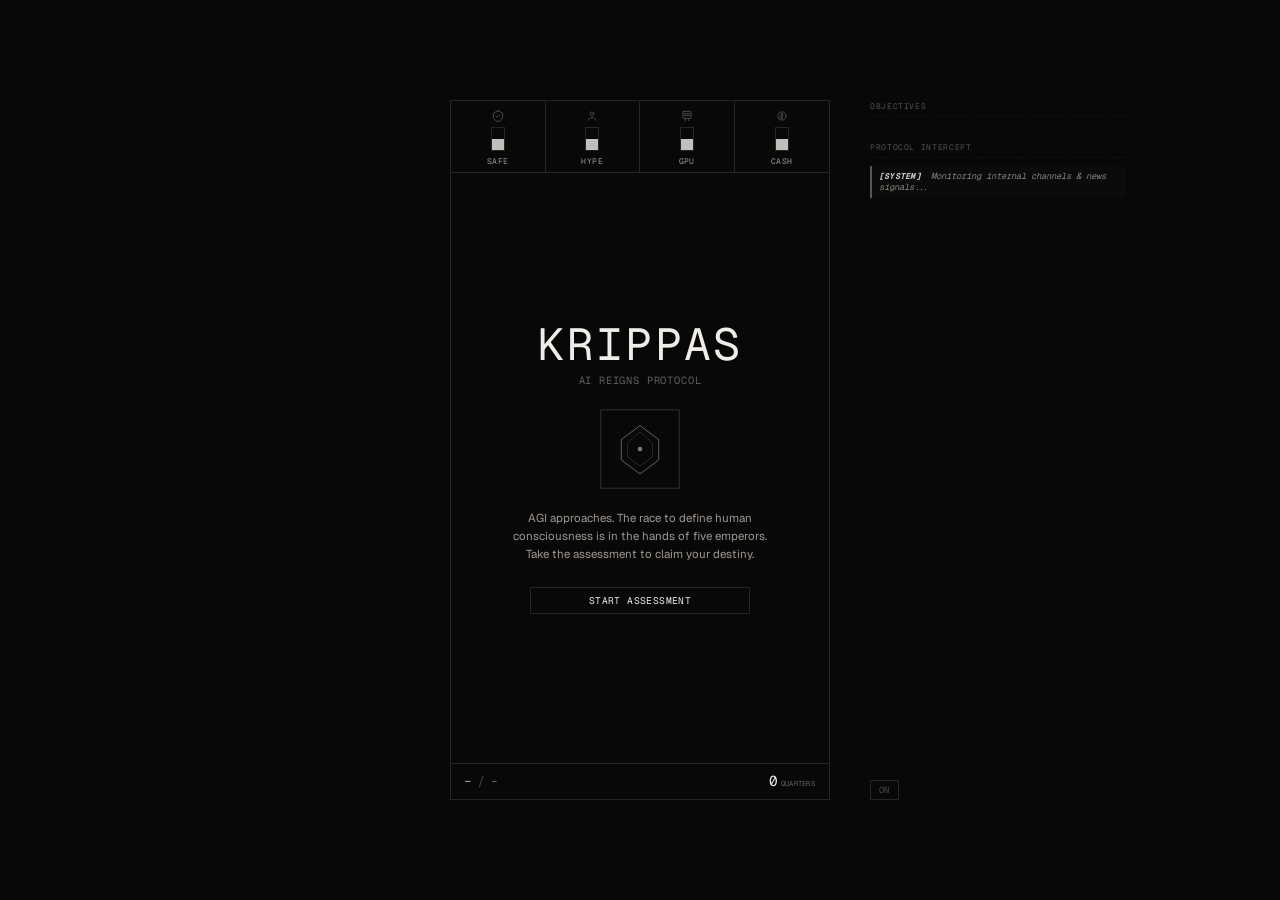
==== commit d11e3829: "narrative: eliminate structural templates — unique text per node, zero textVariants - Remove all 24 " ====
--- a/index.html
+++ b/index.html
@@ -26,7 +26,7 @@
   <link rel="preconnect" href="https://fonts.googleapis.com">
   <link rel="preconnect" href="https://fonts.gstatic.com" crossorigin>
   <link href="https://fonts.googleapis.com/css2?family=Geist:wght@100..900&family=Geist+Mono:wght@100..900&display=swap" rel="stylesheet">
-  <link rel="stylesheet" href="style.css">
+  <link rel="stylesheet" href="style.css?v=3">
 
 
 </head>
--- a/style.css
+++ b/style.css
@@ -1,12 +1,11 @@
 /* ============================================================
    KRIPPAS — Portfolio Dark Theme (ky2renzzz)
-   Design tokens mirror portfolio-site dark mode exactly.
+   STRICT GRID LAYOUT — vertical & horizontal alignment on grid.
    Geist Sans + Geist Mono. Minimal. 1px borders.
 ============================================================ */
 
 /* --- Design Tokens --- */
 :root {
-  /* Dark mode (default) */
   --background:     #080808;
   --foreground:     #0D0D0D;
   --secondary-bg:   #0F0F0F;
@@ -17,18 +16,27 @@
   --text-secondary: #A09890;
   --text-dim:       #504A44;
   --accent:         #F0EDE8;
-  --accent-line:    #F0EDE8;
-
-  --font-sans: 'Geist', ui-sans-serif, system-ui, -apple-system, BlinkMacSystemFont, "Segoe UI", Roboto, sans-serif;
-  --font-mono: 'Geist Mono', ui-monospace, SFMono-Regular, 'IBM Plex Mono', 'Roboto Mono', Menlo, Monaco, Consolas, monospace;
+
+  --font-sans: 'Geist', ui-sans-serif, system-ui, -apple-system, sans-serif;
+  --font-mono: 'Geist Mono', ui-monospace, SFMono-Regular, 'IBM Plex Mono', monospace;
 
   --transition-speed: 0.4s;
   --transition-timing: cubic-bezier(0.4, 0, 0.2, 1);
 
+  /* ── GRID: viewport fixed dimensions ── */
   --vp-w:  380px;
   --vp-h:  700px;
   --card-w: 290px;
   --card-h: 316px;
+
+  /* ── GRID: viewport row heights ── */
+  --row-stats:   72px;   /* stats header: icon(16) + bar(24) + padding/gap */
+  --row-hud:     36px;   /* hud footer */
+  --row-deck:    auto;   /* remaining space = deck-area */
+
+  /* ── GRID: side panel ── */
+  --panel-w:    260px;
+  --col-gap:     40px;   /* gap between viewport columns */
 
   /* JS theme fallbacks */
   --bg-color:     #080808;
@@ -38,101 +46,49 @@
   --sky-color:    #080808;
   --c-ink-soft:   #A09890;
   --c-accent:     #F0EDE8;
-  --c-sky-mid:    #080808;
 }
 
 /* --- Reset --- */
 *, *::before, *::after { box-sizing: border-box; margin: 0; padding: 0; }
 html, body { width: 100%; height: 100%; }
 
-::selection {
-  background: var(--text-primary);
-  color: var(--background);
-}
-
-/* ── Reveal animation (Portfolio-style) ── */
+::selection { background: var(--text-primary); color: var(--background); }
+
+/* ── Animations ── */
 @keyframes reveal {
   from { opacity: 0; transform: translateY(12px); }
   to   { opacity: 1; transform: translateY(0); }
 }
-
 @keyframes fadeSlideIn {
   from { opacity: 0; transform: translateY(8px); }
   to   { opacity: 1; transform: translateY(0); }
 }
+@keyframes feedFadeIn {
+  from { opacity: 0; transform: translateY(-4px); }
+  to   { opacity: 1; transform: translateY(0); }
+}
 
 .animate-reveal {
   opacity: 0;
   animation: reveal 0.8s cubic-bezier(0.16, 1, 0.3, 1) forwards;
 }
-
 .reveal-delay-1 { animation-delay: 0.15s; }
 .reveal-delay-2 { animation-delay: 0.3s; }
 .reveal-delay-3 { animation-delay: 0.5s; }
-
 .fade-slide-in {
   opacity: 0;
   animation: fadeSlideIn 0.5s cubic-bezier(0.16, 1, 0.3, 1) forwards;
 }
 
-/* ── Utility classes (Portfolio-style) ── */
-.mono {
-  font-family: var(--font-mono);
-  font-weight: 400;
-  font-size: 0.85rem;
-  color: var(--text-dim);
-  letter-spacing: 0.02em;
-}
-
-.hover-slide {
-  display: inline-block;
-  transition: transform 0.2s ease, color 0.2s ease;
-}
-
-.hover-slide:hover {
-  color: var(--text-primary);
-}
-
-/* ── Section label (Portfolio-style) ── */
-.section-label {
-  font-family: var(--font-mono);
-  font-size: 0.55rem;
-  text-transform: uppercase;
-  letter-spacing: 0.18em;
-  color: var(--text-dim);
-  margin-bottom: 1.2rem;
-  display: flex;
-  align-items: center;
-  gap: 1.5rem;
-}
-
-.section-label::after {
-  content: '';
-  flex: 1;
-  height: 1px;
-  background: linear-gradient(to right, var(--border), transparent);
-}
-
-/* ── Divider (Portfolio-style) ── */
-.hr {
-  height: 1px;
-  background: var(--border);
-  margin: 1.5rem 0;
-  border: none;
-}
-
-/* ── Glassmorphism (Portfolio-style) ── */
-.glass {
-  background: rgba(8, 8, 8, 0.7);
-  backdrop-filter: blur(12px) saturate(180%);
-  -webkit-backdrop-filter: blur(12px) saturate(180%);
-}
-
+/* ── Scrollbar ── */
 ::-webkit-scrollbar { width: 4px; }
 ::-webkit-scrollbar-track { background: transparent; }
 ::-webkit-scrollbar-thumb { background: var(--border); border-radius: 2px; }
 ::-webkit-scrollbar-thumb:hover { background: var(--text-dim); }
 
+/* ================================================================
+   BODY
+   ================================================================ */
 body {
   background: var(--background);
   color: var(--text-secondary);
@@ -142,18 +98,11 @@
   -webkit-font-smoothing: antialiased;
   -moz-osx-font-smoothing: grayscale;
   line-height: 1.6;
-  display: flex;
-  justify-content: center;
-  align-items: center;
-  overflow: hidden;
-  height: 100vh; height: 100dvh;
+  overflow: hidden;
+  height: 100dvh;
   touch-action: manipulation;
   -webkit-tap-highlight-color: transparent;
   overscroll-behavior: none;
-  transition:
-    background var(--transition-speed) var(--transition-timing),
-    color var(--transition-speed) var(--transition-timing),
-    border-color var(--transition-speed) var(--transition-timing);
 }
 
 /* --- Background --- */
@@ -164,122 +113,104 @@
   transition: background 1.4s ease;
 }
 
-/* --- Layout --- */
+/* ================================================================
+   GAME CONTAINER — CSS Grid, viewport strictly centered
+   ================================================================ */
 .game-container {
-  display: flex;
+  display: grid;
+  grid-template-columns: 1fr var(--vp-w) 1fr;
+  grid-template-rows: 1fr auto 1fr;
+  grid-template-areas:
+    ". . ."
+    ". viewport ."
+    ". . .";
   position: relative; z-index: 10;
   width: 100%; height: 100%;
-  justify-content: center; align-items: center;
-}
-
-/* --- Side Panels — ambient terminal noise --- */
-.side-panel {
+}
+
+/* ── Viewport: column 2, row 2 — dead center ── */
+.viewport {
+  grid-area: viewport;
+  width: var(--vp-w);
+  height: var(--vp-h);
+  max-height: 100dvh;
+  background: var(--background);
+  border: 1px solid var(--border);
+  display: grid;
+  grid-template-rows: var(--row-stats) 1fr var(--row-hud);
+  grid-template-columns: 1fr;
+  overflow: hidden;
+  transition: background var(--transition-speed) var(--transition-timing),
+              border-color var(--transition-speed) var(--transition-timing);
+}
+
+/* ── Right panel: absolute, anchored to right edge of viewport ── */
+.side-panel.right-panel {
   position: absolute;
-  bottom: 48px;
-  width: 200px;
+  left: calc(50% + var(--vp-w) / 2 + var(--col-gap));
+  top: 50%;
+  transform: translateY(-50%);
+  width: var(--panel-w);
   font-family: var(--font-mono);
   font-size: 0.65rem;
   color: var(--text-dim);
-  pointer-events: none;
   user-select: none;
+  display: flex;
+  flex-direction: column;
+  justify-content: flex-start;
+  padding: 0;
+  height: var(--vp-h);
+  max-height: 100dvh;
 }
 
 .side-panel .noise-content {
   opacity: 0.85;
   color: var(--text-secondary);
-}
-
-.side-panel .noise-content {
-  opacity: 0.7;
-  color: var(--text-secondary);
-}
-
-.side-panel .audio-control {
-  pointer-events: auto;
-  margin-top: -4px;
-}
-
-.right-panel { right: 24px; text-align: right; display: flex; flex-direction: column; align-items: flex-end; gap: 10px; }
+  display: flex;
+  flex-direction: column;
+  flex: 1;
+}
+
+.side-panel .audio-control { margin-top: 12px; }
 
 .audio-control {
-  display: flex;
-  gap: 4px;
-  align-items: center;
-}
-
+  display: flex; gap: 4px; align-items: center;
+}
 .audio-control button {
   background: transparent;
   border: 1px solid var(--border);
   color: var(--text-dim);
   padding: 3px 8px;
   cursor: pointer;
-  pointer-events: auto;
   font-family: var(--font-mono);
   font-size: 0.55rem;
   letter-spacing: 0.04em;
   text-transform: uppercase;
   transition: all 0.2s ease;
 }
-
 .audio-control button:hover { border-color: var(--text-primary); color: var(--text-primary); }
 
-.objectives-checklist {
-  display: flex; flex-direction: column; gap: 4px;
-}
-
-.obj-item {
-  display: flex; align-items: flex-start; gap: 4px;
-  font-family: var(--font-mono);
-  font-size: 0.52rem;
-  line-height: 1.25;
-  color: var(--text-dim);
-  justify-content: flex-end;
-}
-
-.obj-checkbox {
-  width: 4px; height: 4px;
-  border: 1px solid var(--text-dim);
-  display: inline-block;
-  flex-shrink: 0;
-  margin-top: 2px;
-  transition: all 0.2s;
-}
-
-.obj-checkbox.checked { background: var(--text-dim); border-color: var(--text-dim); }
-
-/* --- Viewport --- */
-.viewport {
-  width: var(--vp-w); height: var(--vp-h);
-  max-height: 100dvh;
-  background: var(--background);
-  border: 1px solid var(--border);
-  display: flex; flex-direction: column;
-  position: relative;
-  overflow: hidden;
-  transition: background var(--transition-speed) var(--transition-timing), border-color var(--transition-speed) var(--transition-timing);
-}
-
-/* --- Stats Header --- */
+/* ================================================================
+   STATS HEADER (row 1 of viewport grid)
+   ================================================================ */
 .stats-header {
   display: grid;
   grid-template-columns: repeat(4, 1fr);
   border-bottom: 1px solid var(--border);
-  flex-shrink: 0;
-  position: relative; z-index: 10;
 }
 
 .stat-indicator {
   display: flex;
   flex-direction: column;
   align-items: center;
-  padding: 10px 4px 8px;
-  gap: 5px;
+  justify-content: center;
+  padding: 8px 4px 6px;
+  gap: 4px;
+  min-height: var(--row-stats);
+  border-right: 1px solid var(--border);
   position: relative;
-  min-height: 72px;
-  border-right: 1px solid var(--border);
   transition: background 0.2s;
 }
-
 .stat-indicator:last-child { border-right: none; }
 
 .stat-indicator .icon {
@@ -288,14 +219,9 @@
   color: var(--text-secondary);
   opacity: 0.5;
 }
-
 .stat-svg { width: 14px; height: 14px; display: block; }
 
-/* Minimal thin bar */
-.bar-track {
-  display: flex; align-items: center; gap: 2px;
-}
-
+.bar-track { display: flex; align-items: center; gap: 2px; }
 .bar-container {
   width: 14px; height: 24px;
   background: transparent;
@@ -304,12 +230,10 @@
   display: flex; align-items: flex-end;
   overflow: hidden;
 }
-
 .bar-fill {
   width: 100%;
   background: var(--text-primary);
   transition: height 0.4s ease;
-  min-height: 0;
   opacity: 0.8;
 }
 
@@ -322,7 +246,6 @@
   transition: color 0.3s;
 }
 
-/* Live change indicator */
 .change-dot {
   width: 3px; height: 3px;
   background: var(--text-primary);
@@ -331,27 +254,25 @@
   opacity: 0; transform: scale(0);
   transition: transform 0.15s, opacity 0.15s;
 }
-
 .change-dot.active { opacity: 1; transform: scale(1); }
 
-/* Danger state */
-.stat-indicator.danger { background: rgba(160, 152, 144, 0.03); }
+.stat-indicator.danger { background: rgba(160,152,144,0.03); }
 .stat-indicator.danger .bar-fill { background: var(--text-secondary); }
 .stat-indicator.danger .icon,
 .stat-indicator.danger .stat-label { color: var(--text-secondary); opacity: 0.7; }
 
-/* -- Deck Area --- */
+/* ================================================================
+   DECK AREA (row 2 of viewport — flex: 1)
+   ================================================================ */
 .deck-area {
-  flex: 1;
-  position: relative;
-  display: flex;
-  justify-content: center;
-  align-items: center;
+  display: grid;
+  grid-template-rows: 1fr;
+  grid-template-columns: 1fr;
   overflow: hidden;
 }
 
 .screen {
-  position: absolute; inset: 0;
+  grid-row: 1; grid-column: 1;
   display: flex; flex-direction: column;
   justify-content: center; align-items: center;
   opacity: 0; pointer-events: none;
@@ -359,31 +280,30 @@
   padding: 20px 24px;
   text-align: center;
 }
-
 .screen.active { opacity: 1; pointer-events: auto; }
 
+/* ── Game screen: internal 3-row grid ── */
 #screen-game {
-  justify-content: space-between;
-  padding: 10px 14px 6px;
-  overflow-x: hidden; overflow-y: auto;
-  -webkit-overflow-scrolling: touch;
-  gap: 0;
-}
-
-/* -- Welcome Screen --- */
+  display: grid;
+  grid-template-rows: auto 1fr auto;
+  grid-template-columns: 1fr;
+  padding: 12px 14px 8px;
+  overflow: hidden;
+}
+
+/* ================================================================
+   WELCOME SCREEN
+   ================================================================ */
 .brand { margin-bottom: 20px; }
-
 .brand h1 {
   font-family: var(--font-mono);
-  font-size: 2.8rem;
-  font-weight: 400;
+  font-size: 2.8rem; font-weight: 400;
   color: var(--text-primary);
   letter-spacing: 0.05em;
   line-height: 1;
   margin-bottom: 6px;
   text-transform: uppercase;
 }
-
 .brand .subtitle {
   font-family: var(--font-mono);
   font-size: 0.65rem;
@@ -392,28 +312,24 @@
   text-transform: uppercase;
   opacity: 0.6;
 }
-
 .intro-art {
-  width: 80px;
-  height: 80px;
+  width: 80px; height: 80px;
   margin: 0 auto 20px;
   border: 1px solid var(--border);
-  display: flex;
-  align-items: center;
-  justify-content: center;
+  display: flex; align-items: center; justify-content: center;
   background: var(--background);
 }
-
 .flavor-text {
   font-family: var(--font-sans);
-  font-size: 0.72rem;
-  line-height: 1.55;
+  font-size: 0.72rem; line-height: 1.55;
   color: var(--text-secondary);
   max-width: 260px;
   margin-bottom: 24px;
 }
 
-/* -- Buttons -- */
+/* ================================================================
+   BUTTONS
+   ================================================================ */
 .btn {
   font-family: var(--font-mono);
   font-size: 0.6rem;
@@ -425,7 +341,6 @@
   max-width: 220px;
   transition: all 0.2s ease;
 }
-
 .btn-filled {
   background: transparent;
   color: var(--text-primary);
@@ -434,48 +349,32 @@
   overflow: hidden;
   z-index: 1;
 }
-
 .btn-filled::before {
   content: '';
-  position: absolute;
-  top: 0;
-  left: 0;
-  width: 100%;
-  height: 100%;
+  position: absolute; inset: 0;
   background: var(--text-primary);
   transform: translateY(100%);
   transition: transform 0.35s cubic-bezier(0.4, 0, 0.2, 1);
   z-index: -1;
 }
-
-.btn-filled:hover {
-  border-color: var(--text-primary);
-  color: var(--background);
-}
-
-.btn-filled:hover::before {
-  transform: translateY(0);
-}
-
-.btn-filled:active {
-  background: var(--border);
-}
-
-/* -- Quiz Screen --- */
+.btn-filled:hover { border-color: var(--text-primary); color: var(--background); }
+.btn-filled:hover::before { transform: translateY(0); }
+.btn-filled:active { background: var(--border); }
+
+/* ================================================================
+   QUIZ SCREEN
+   ================================================================ */
 .quiz-progress-bar {
-  width: 88%;
-  height: 1px;
+  width: 88%; height: 1px;
   background: var(--border);
   margin-bottom: 18px;
 }
-
 .progress-fill {
   height: 100%;
   background: var(--text-primary);
   transition: width 0.3s ease;
   opacity: 0.5;
 }
-
 .quiz-title {
   font-family: var(--font-mono);
   font-size: 0.6rem;
@@ -485,26 +384,21 @@
   margin-bottom: 16px;
   opacity: 0.6;
 }
-
 .quiz-question-container {
   min-height: 76px;
   display: flex; align-items: center; justify-content: center;
   margin-bottom: 22px;
   padding: 0 10px;
 }
-
 .quiz-question-container p {
   font-family: var(--font-sans);
-  font-size: 0.78rem;
-  line-height: 1.5;
-  color: var(--text-primary);
-}
-
+  font-size: 0.78rem; line-height: 1.5;
+  color: var(--text-primary);
+}
 .quiz-options {
   display: flex; flex-direction: column; gap: 8px;
   width: 100%; align-items: center;
 }
-
 .quiz-btn {
   font-family: var(--font-mono);
   font-size: 0.55rem;
@@ -515,38 +409,19 @@
   color: var(--text-secondary);
   text-transform: uppercase;
 }
-
-.quiz-btn:hover {
-  border-color: var(--text-primary);
-  color: var(--text-primary);
-}
-
-/* -- Reveal Screen --- */
-#screen-reveal h3 {
-  font-family: var(--font-mono);
-  font-size: 0.55rem;
-  letter-spacing: 0.05em;
-  color: var(--text-secondary);
-  text-transform: uppercase;
-  opacity: 0.5;
+.quiz-btn:hover { border-color: var(--text-primary); color: var(--text-primary); }
+
+/* ================================================================
+   REVEAL SCREEN
+   ================================================================ */
+.reveal-portrait-container {
+  width: 100px; height: 100px;
+  border: 1px solid var(--border);
   margin-bottom: 14px;
-}
-
-.reveal-portrait-container {
-  width: 100px;
-  height: 100px;
-  border: 1px solid var(--border);
-  margin-bottom: 14px;
   overflow: hidden;
   background: var(--background);
 }
-
-.reveal-portrait-container svg {
-  transform: scaleX(1.08);
-}
-
-
-
+.reveal-portrait-container svg { transform: scaleX(1.08); }
 #reveal-name {
   font-family: var(--font-mono);
   font-size: 1.1rem;
@@ -555,7 +430,6 @@
   margin-bottom: 3px;
   text-transform: uppercase;
 }
-
 .reveal-role-tag {
   font-family: var(--font-mono);
   font-size: 0.5rem;
@@ -564,27 +438,23 @@
   color: var(--text-secondary);
   margin-bottom: 12px;
 }
-
 #reveal-description {
   font-family: var(--font-sans);
-  font-size: 0.68rem;
-  line-height: 1.5;
+  font-size: 0.68rem; line-height: 1.5;
   color: var(--text-secondary);
   max-width: 250px;
   margin-bottom: 20px;
 }
 
-/* -- Gameplay Screen --- */
+/* ================================================================
+   DIALOGUE BOX (row 1 of #screen-game grid)
+   ================================================================ */
 .dialogue-box {
-  width: 100%;
   padding: 10px 12px;
   border: 1px solid var(--border);
   background: var(--background);
-  margin-bottom: 12px;
-  flex-shrink: 0;
   transition: background var(--transition-speed) var(--transition-timing);
 }
-
 .dialogue-speaker {
   font-family: var(--font-mono);
   font-size: 0.55rem;
@@ -594,33 +464,30 @@
   margin-bottom: 5px;
   opacity: 0.7;
 }
-
 .dialogue-box p {
   font-family: var(--font-sans);
-  font-size: 0.75rem;
-  line-height: 1.48;
-  color: var(--text-secondary);
-  overflow: visible;
-  padding-right: 2px;
-}
-
-/* -- Card --- */
+  font-size: 0.75rem; line-height: 1.48;
+  color: var(--text-secondary);
+}
+
+/* ================================================================
+   CARD (row 2 of #screen-game grid)
+   ================================================================ */
 .card-wrapper {
-  position: relative;
-  width: min(var(--card-w), 88vw);
-  min-height: var(--card-h);
+  display: flex;
+  justify-content: center;
+  align-items: center;
   cursor: grab; touch-action: none;
-  flex-shrink: 0;
-  flex-grow: 0;
-  margin-bottom: 0;
-}
-
+  min-height: 0;
+}
 .card-wrapper:active { cursor: grabbing; }
 
 .reigns-card {
   position: relative;
-  width: 100%;
-  min-height: var(--card-h);
+  aspect-ratio: 290 / 316;
+  width: var(--card-w);
+  max-width: 100%;
+  max-height: 100%;
   background: var(--background);
   border: 1px solid var(--border);
   display: flex; flex-direction: column;
@@ -630,12 +497,11 @@
   transition: transform 0.3s ease, opacity 0.2s ease;
   will-change: transform, opacity;
 }
-
 .reigns-card.dragging { transition: none; }
-
-.reigns-card.lean-left { background: rgba(0, 0, 0, 0.06); }
-.reigns-card.lean-right { background: rgba(0, 0, 0, 0.06); }
-/* -- Choice Stamps --- */
+.reigns-card.lean-left  { background: rgba(0,0,0,0.06); }
+.reigns-card.lean-right { background: rgba(0,0,0,0.06); }
+
+/* ── Choice stamps ── */
 .choice-stamp {
   position: absolute;
   top: 10px;
@@ -647,40 +513,32 @@
   color: var(--text-primary);
   opacity: 0;
   pointer-events: none;
-  display: flex;
-  align-items: center;
-  gap: 4px;
+  display: flex; align-items: center; gap: 4px;
   transform: scale(0.9);
   transition: opacity 0.08s, transform 0.08s;
 }
-
-.choice-stamp.left  { left: 10px; transform-origin: left center; }
+.choice-stamp.left  { left: 10px;  transform-origin: left center; }
 .choice-stamp.right { right: 10px; transform-origin: right center; flex-direction: row-reverse; }
 .choice-stamp.visible { opacity: 1; transform: scale(1); }
-
 .stamp-dir  { font-family: var(--font-mono); font-size: 0.6rem; line-height: 1.2; flex-shrink: 0; }
 .stamp-text { font-family: var(--font-mono); font-size: 0.5rem; line-height: 1.25; letter-spacing: 0.04em; }
 
-/* -- Card Art --- */
+/* ── Card art ── */
 .card-art {
   flex: 1;
-  display: flex;
-  justify-content: center;
-  align-items: center;
+  display: flex; justify-content: center; align-items: center;
   position: relative;
   overflow: hidden;
   transition: background var(--transition-speed) var(--transition-timing);
 }
-
 .card-art svg { width: 100%; height: 100%; display: block; transform: scaleX(1.08); }
 
-/* -- Card Label --- */
+/* ── Card label ── */
 .card-label {
   padding: 5px 10px;
   border-top: 1px solid var(--border);
   text-align: center;
 }
-
 .card-label span {
   font-family: var(--font-mono);
   font-size: 0.5rem;
@@ -690,7 +548,7 @@
   opacity: 0.6;
 }
 
-/* -- Swipe Hint --- */
+/* ── Swipe hint (row 3 of #screen-game) ── */
 .swipe-hint {
   font-family: var(--font-mono);
   font-size: 0.42rem;
@@ -698,31 +556,28 @@
   text-transform: uppercase;
   color: var(--text-secondary);
   text-align: center;
-  flex-shrink: 0;
   pointer-events: none;
   transition: opacity 0.3s;
   opacity: 0.3;
 }
-
 .swipe-hint.hidden { opacity: 0; }
 
-/* -- Footer HUD --- */
+/* ================================================================
+   HUD FOOTER (row 3 of viewport grid)
+   ================================================================ */
 .hud-footer {
-  display: flex;
-  justify-content: space-between;
+  display: grid;
+  grid-template-columns: 1fr auto;
   align-items: center;
-  padding: 8px 14px;
+  padding: 6px 14px;
   border-top: 1px solid var(--border);
-  flex-shrink: 0;
   transition: background var(--transition-speed) var(--transition-timing);
-  position: relative; z-index: 10;
 }
 
 .player-identity {
   display: flex; align-items: center; gap: 4px;
   overflow: hidden;
 }
-
 .hud-prefix {
   font-family: var(--font-mono);
   font-size: 0.45rem;
@@ -731,7 +586,6 @@
   text-transform: uppercase;
   opacity: 0.4;
 }
-
 #hud-player-name {
   font-family: var(--font-mono);
   font-size: 0.58rem;
@@ -739,30 +593,25 @@
   text-transform: uppercase;
   color: var(--text-primary);
 }
-
 .player-identity .separator {
   margin: 0 3px;
   color: var(--text-secondary);
   opacity: 0.4;
 }
-
 #hud-player-role {
   font-family: var(--font-mono);
   font-size: 0.5rem;
   letter-spacing: 0.04em;
   color: var(--text-secondary);
 }
-
 .time-in-power {
   display: flex; align-items: baseline; gap: 3px;
 }
-
 #hud-time-val {
   font-family: var(--font-mono);
   font-size: 0.9rem;
   color: var(--text-primary);
 }
-
 #hud-time-unit {
   font-family: var(--font-mono);
   font-size: 0.45rem;
@@ -772,7 +621,9 @@
   opacity: 0.6;
 }
 
-/* -- Game Over --- */
+/* ================================================================
+   GAME OVER SCREEN
+   ================================================================ */
 .gameover-title {
   font-family: var(--font-mono);
   font-size: 0.9rem;
@@ -782,7 +633,6 @@
   margin-bottom: 18px;
   opacity: 0.8;
 }
-
 .gameover-art {
   width: 90px; height: 90px;
   border: 1px solid var(--border);
@@ -790,97 +640,171 @@
   overflow: hidden;
   background: var(--background);
 }
-
-.gameover-art svg {
-  transform: scaleX(1.08);
-}
-
-
-
+.gameover-art svg { transform: scaleX(1.08); }
 #gameover-text {
   font-family: var(--font-sans);
-  font-size: 0.72rem;
-  line-height: 1.5;
+  font-size: 0.72rem; line-height: 1.5;
   color: var(--text-secondary);
   max-width: 250px;
   margin-bottom: 22px;
 }
 
-/* -- Badge --- */
-.badge {
-  background: transparent;
-  border: 1px solid var(--border);
-  color: var(--text-primary);
+/* ================================================================
+   SIDE PANEL COMPONENTS
+   ================================================================ */
+.panel-section-title {
   font-family: var(--font-mono);
   font-size: 0.5rem;
-  letter-spacing: 0.06em;
-  text-transform: uppercase;
-  padding: 1px 5px;
+  letter-spacing: 0.08em;
+  text-transform: uppercase;
+  color: var(--text-secondary);
+  opacity: 0.6;
+  margin-bottom: 8px;
+  border-bottom: 1px dashed rgba(255,255,255,0.1);
+  padding-bottom: 3px;
+}
+.panel-section-title.feed-title { margin-top: 16px; }
+
+.objectives-checklist {
+  display: flex; flex-direction: column; gap: 6px;
+  width: 100%;
+}
+.obj-item {
+  display: flex; align-items: flex-start; gap: 6px;
+  font-family: var(--font-mono);
+  font-size: 0.52rem; line-height: 1.25;
+  color: var(--text-dim);
+}
+.obj-checkbox {
+  width: 5px; height: 5px;
+  border: 1px solid var(--text-dim);
   display: inline-block;
-}
-
-/* -- Mobile & Tablet --- */
-@media (max-width: 1024px) {
-  .side-panel { display: none; }
-}
-
-/* ── Mobile & Tablet (≤860px) ── */
-@media (max-width: 860px) {
-  body { align-items: stretch; justify-content: stretch; }
-  .game-container { width: 100%; height: 100%; }
-  .viewport { width: 100%; height: 100%; max-height: none; border-left: none; border-right: none; }
-
-  /* Stats header — bigger, readable */
+  flex-shrink: 0;
+  margin-top: 3px;
+  transition: all 0.2s;
+}
+.obj-checkbox.checked { background: var(--text-dim); border-color: var(--text-dim); }
+
+.staff-chat-feed {
+  display: flex; flex-direction: column; gap: 6px;
+  max-height: 220px;
+  overflow-y: auto;
+  font-family: var(--font-mono);
+  font-size: 0.55rem; line-height: 1.3;
+  padding-right: 4px;
+}
+.staff-chat-feed::-webkit-scrollbar { width: 3px; }
+.staff-chat-feed::-webkit-scrollbar-thumb { background: var(--border); border-radius: 2px; }
+
+.feed-item {
+  padding: 5px 7px;
+  border-left: 2px solid var(--border);
+  background: rgba(255,255,255,0.02);
+  border-radius: 0 4px 4px 0;
+  animation: feedFadeIn 0.3s ease-out forwards;
+}
+.feed-item.system-init { border-left-color: #666; color: var(--text-secondary); font-style: italic; }
+.feed-item.reaction-positive { border-left-color: #10b981; }
+.feed-item.reaction-negative { border-left-color: #ef4444; }
+.feed-item.reaction-neutral  { border-left-color: #3b82f6; }
+
+.feed-sender {
+  display: inline-block;
+  font-weight: 700;
+  color: var(--text-primary);
+  margin-right: 5px;
+  font-size: 0.52rem;
+  letter-spacing: 0.03em;
+}
+.feed-msg { color: var(--text-secondary); }
+
+/* ================================================================
+   RESPONSIVE: Tablet (≤900px) — stack to single column
+   ================================================================ */
+@media (max-width: 900px) {
+  .game-container {
+    grid-template-columns: 1fr var(--vp-w) 1fr;
+    grid-template-rows: auto;
+    grid-template-areas: " . viewport . ";
+    height: auto;
+    min-height: 100dvh;
+    padding: 20px 0;
+    overflow-y: auto;
+  }
+  .side-panel.right-panel {
+    display: none;
+    position: static;
+    left: auto;
+    top: auto;
+    transform: none;
+  }
+}
+
+/* ================================================================
+   RESPONSIVE: Mobile (≤600px) — viewport fills screen
+   ================================================================ */
+@media (max-width: 600px) {
+  body { overflow: hidden; }
+  .game-container {
+    grid-template-columns: 1fr;
+    grid-template-rows: 1fr;
+    grid-template-areas: "viewport";
+    width: 100%; height: 100%;
+    padding: 0;
+  }
+  .viewport {
+    width: 100%; height: 100%;
+    max-height: none;
+    border: none;
+  }
+
+  /* Stats header */
   .stats-header { padding-top: max(10px, env(safe-area-inset-top)); }
   .stat-indicator { min-height: 72px; padding: 10px 6px 8px; gap: 6px; }
   .stat-indicator .icon { width: 20px; height: 20px; }
   .stat-svg { width: 18px; height: 18px; }
   .bar-container { width: 18px; height: 28px; }
-  .stat-label { font-size: 0.62rem; letter-spacing: 0.05em; }
-
-  /* Game screen — space-between so card sits in the middle */
-  #screen-game { padding: 12px 14px 6px; justify-content: space-between; }
-
-  /* Dialogue box — readable like a real game */
-  .dialogue-box { margin-bottom: 0; padding: 12px 14px; }
-  .dialogue-box p { font-size: 1rem; line-height: 1.5; overflow: visible; }
+  .stat-label { font-size: 0.62rem; }
+
+  /* Game screen */
+  #screen-game { padding: 12px 14px 8px; }
+
+  /* Dialogue */
+  .dialogue-box { padding: 12px 14px; }
+  .dialogue-box p { font-size: 1rem; line-height: 1.5; }
   .dialogue-speaker { font-size: 0.7rem; letter-spacing: 0.06em; margin-bottom: 6px; }
 
-  /* Card — takes up the main area */
-  .card-wrapper { width: min(340px, 92vw); height: clamp(260px, 48vh, 380px); margin: 10px 0; }
-
-  /* Choice stamps — bigger and visible */
+  /* Card */
+  .reigns-card { width: 340px; max-width: 100%; max-height: 100%; }
+
+  /* Choice stamps */
   .choice-stamp { padding: 4px 8px; }
   .stamp-dir { font-size: 0.8rem; }
   .stamp-text { font-size: 0.65rem; }
-
-  /* Card label */
   .card-label span { font-size: 0.65rem; }
-
-  /* Swipe hint */
-  .swipe-hint { font-size: 0.58rem; margin-bottom: 2px; }
-
-  /* HUD footer */
+  .swipe-hint { font-size: 0.58rem; }
+
+  /* HUD */
   .hud-footer { padding: 8px 14px; padding-bottom: max(10px, env(safe-area-inset-bottom)); }
   #hud-player-name { font-size: 0.72rem; }
   #hud-player-role { font-size: 0.62rem; }
   #hud-time-val { font-size: 1.2rem; }
   #hud-time-unit { font-size: 0.55rem; }
 
-  /* Welcome screen */
+  /* Welcome */
   .brand h1 { font-size: 2.8rem; }
   .brand .subtitle { font-size: 0.72rem; }
   .intro-art { width: 88px; height: 88px; }
   .flavor-text { font-size: 0.85rem; max-width: 280px; line-height: 1.6; }
   .btn { font-size: 0.72rem; padding: 10px 18px; max-width: 260px; }
 
-  /* Quiz screen */
+  /* Quiz */
   .quiz-question-container { min-height: 90px; margin-bottom: 24px; }
   .quiz-question-container p { font-size: 0.95rem; line-height: 1.55; }
   .quiz-title { font-size: 0.7rem; margin-bottom: 20px; }
   .quiz-btn { font-size: 0.72rem; padding: 12px 16px; }
 
-  /* Reveal / Game Over screens */
+  /* Reveal / Game Over */
   .gameover-title { font-size: 1.1rem; }
   .gameover-art { width: 96px; height: 96px; }
   #gameover-text { font-size: 0.85rem; max-width: 280px; }
@@ -890,7 +814,9 @@
   #reveal-description { font-size: 0.82rem; max-width: 280px; }
 }
 
-/* ── Small phones (≤420px) ── */
+/* ================================================================
+   RESPONSIVE: Small phones (≤420px)
+   ================================================================ */
 @media (max-width: 420px) {
   .stat-indicator { min-height: 64px; padding: 8px 4px 6px; gap: 4px; }
   .stat-indicator .icon { width: 18px; height: 18px; }
@@ -898,11 +824,11 @@
   .bar-container { width: 16px; height: 24px; }
   .stat-label { font-size: 0.55rem; }
 
-  #screen-game { padding: 10px 12px 4px; }
+  #screen-game { padding: 10px 12px 6px; }
   .dialogue-box { padding: 10px 12px; }
-  .dialogue-box p { font-size: 0.9rem; overflow: visible; }
+  .dialogue-box p { font-size: 0.9rem; }
   .dialogue-speaker { font-size: 0.62rem; }
-  .card-wrapper { height: clamp(240px, 46vh, 340px); margin: 8px 0; }
+  .reigns-card { width: 290px; max-width: 100%; max-height: 100%; }
   .swipe-hint { font-size: 0.52rem; }
 
   .brand h1 { font-size: 2.4rem; }
@@ -917,101 +843,38 @@
   .gameover-title { font-size: 1rem; }
 }
 
-/* ── Landscape phones & small tablets ── */
+/* ================================================================
+   RESPONSIVE: Landscape / short screens (≤500px height)
+   ================================================================ */
 @media (max-height: 500px) and (orientation: landscape) {
+  .viewport {
+    --row-stats: 38px;
+    --row-hud: 28px;
+    grid-template-rows: var(--row-stats) 1fr var(--row-hud);
+  }
   .stats-header { padding-top: max(0px, env(safe-area-inset-top)); }
-  .stat-indicator { min-height: 38px; flex-direction: row; gap: 4px; padding: 3px 6px; }
+  .stat-indicator { min-height: var(--row-stats); flex-direction: row; gap: 4px; padding: 2px 6px; }
   .stat-indicator .icon { width: 14px; height: 14px; }
   .stat-svg { width: 13px; height: 13px; }
   .bar-container { width: 20px; height: 10px; }
   .stat-label { display: none; }
-  .card-wrapper { height: clamp(110px, 44vh, 190px); }
-  .dialogue-box { margin-bottom: 0; padding: 6px 10px; }
-  .dialogue-box p { overflow: visible; font-size: 0.75rem; }
-  .dialogue-speaker { font-size: 0.58rem; }
-  .brand h1 { font-size: 1.6rem; }
-  .brand .subtitle { font-size: 0.55rem; }
-  .intro-art { width: 48px; height: 48px; }
-  .btn { font-size: 0.58rem; padding: 5px 10px; }
-}
-
-/* ── Live Protocol Feed & Side Panel Extensions ── */
-.panel-section-title {
-  font-family: var(--font-mono);
-  font-size: 0.5rem;
-  letter-spacing: 0.08em;
-  text-transform: uppercase;
-  color: var(--text-secondary);
-  opacity: 0.6;
-  margin-bottom: 8px;
-  border-bottom: 1px dashed rgba(255, 255, 255, 0.1);
-  padding-bottom: 3px;
-}
-
-.panel-section-title.feed-title {
-  margin-top: 16px;
-}
-
-.staff-chat-feed {
-  display: flex;
-  flex-direction: column;
-  gap: 6px;
-  max-height: 220px;
-  overflow-y: auto;
-  font-family: var(--font-mono);
-  font-size: 0.55rem;
-  line-height: 1.3;
-  padding-right: 4px;
-}
-
-.staff-chat-feed::-webkit-scrollbar {
-  width: 3px;
-}
-.staff-chat-feed::-webkit-scrollbar-thumb {
-  background: var(--border);
-  border-radius: 2px;
-}
-
-.feed-item {
-  padding: 5px 7px;
-  border-left: 2px solid var(--border);
-  background: rgba(255, 255, 255, 0.02);
-  border-radius: 0 4px 4px 0;
-  animation: feedFadeIn 0.3s ease-out forwards;
-}
-
-.feed-item.system-init {
-  border-left-color: #666;
-  color: var(--text-secondary);
-  font-style: italic;
-}
-
-.feed-item.reaction-positive {
-  border-left-color: #10b981;
-}
-
-.feed-item.reaction-negative {
-  border-left-color: #ef4444;
-}
-
-.feed-item.reaction-neutral {
-  border-left-color: #3b82f6;
-}
-
-.feed-sender {
-  display: inline-block;
-  font-weight: 700;
-  color: var(--text-primary);
-  margin-right: 5px;
-  font-size: 0.52rem;
-  letter-spacing: 0.03em;
-}
-
-.feed-msg {
-  color: var(--text-secondary);
-}
-
-@keyframes feedFadeIn {
-  from { opacity: 0; transform: translateY(-4px); }
-  to { opacity: 1; transform: translateY(0); }
-}
+
+  .reigns-card { width: 180px; max-width: 100%; max-height: 100%; }
+  .dialogue-box { padding: 5px 10px; }
+  .dialogue-box p { font-size: 0.7rem; }
+  .dialogue-speaker { font-size: 0.55rem; }
+  #screen-game { padding: 6px 10px 4px; }
+
+  .brand h1 { font-size: 1.4rem; }
+  .brand .subtitle { font-size: 0.5rem; }
+  .intro-art { width: 44px; height: 44px; }
+  .btn { font-size: 0.55rem; padding: 4px 10px; }
+  .flavor-text { font-size: 0.65rem; margin-bottom: 12px; }
+
+  .hud-footer { padding: 3px 10px; }
+  #hud-time-val { font-size: 0.75rem; }
+  #hud-time-unit { font-size: 0.4rem; }
+  #hud-player-name { font-size: 0.52rem; }
+  #hud-player-role { font-size: 0.45rem; }
+  .swipe-hint { font-size: 0.38rem; }
+}
